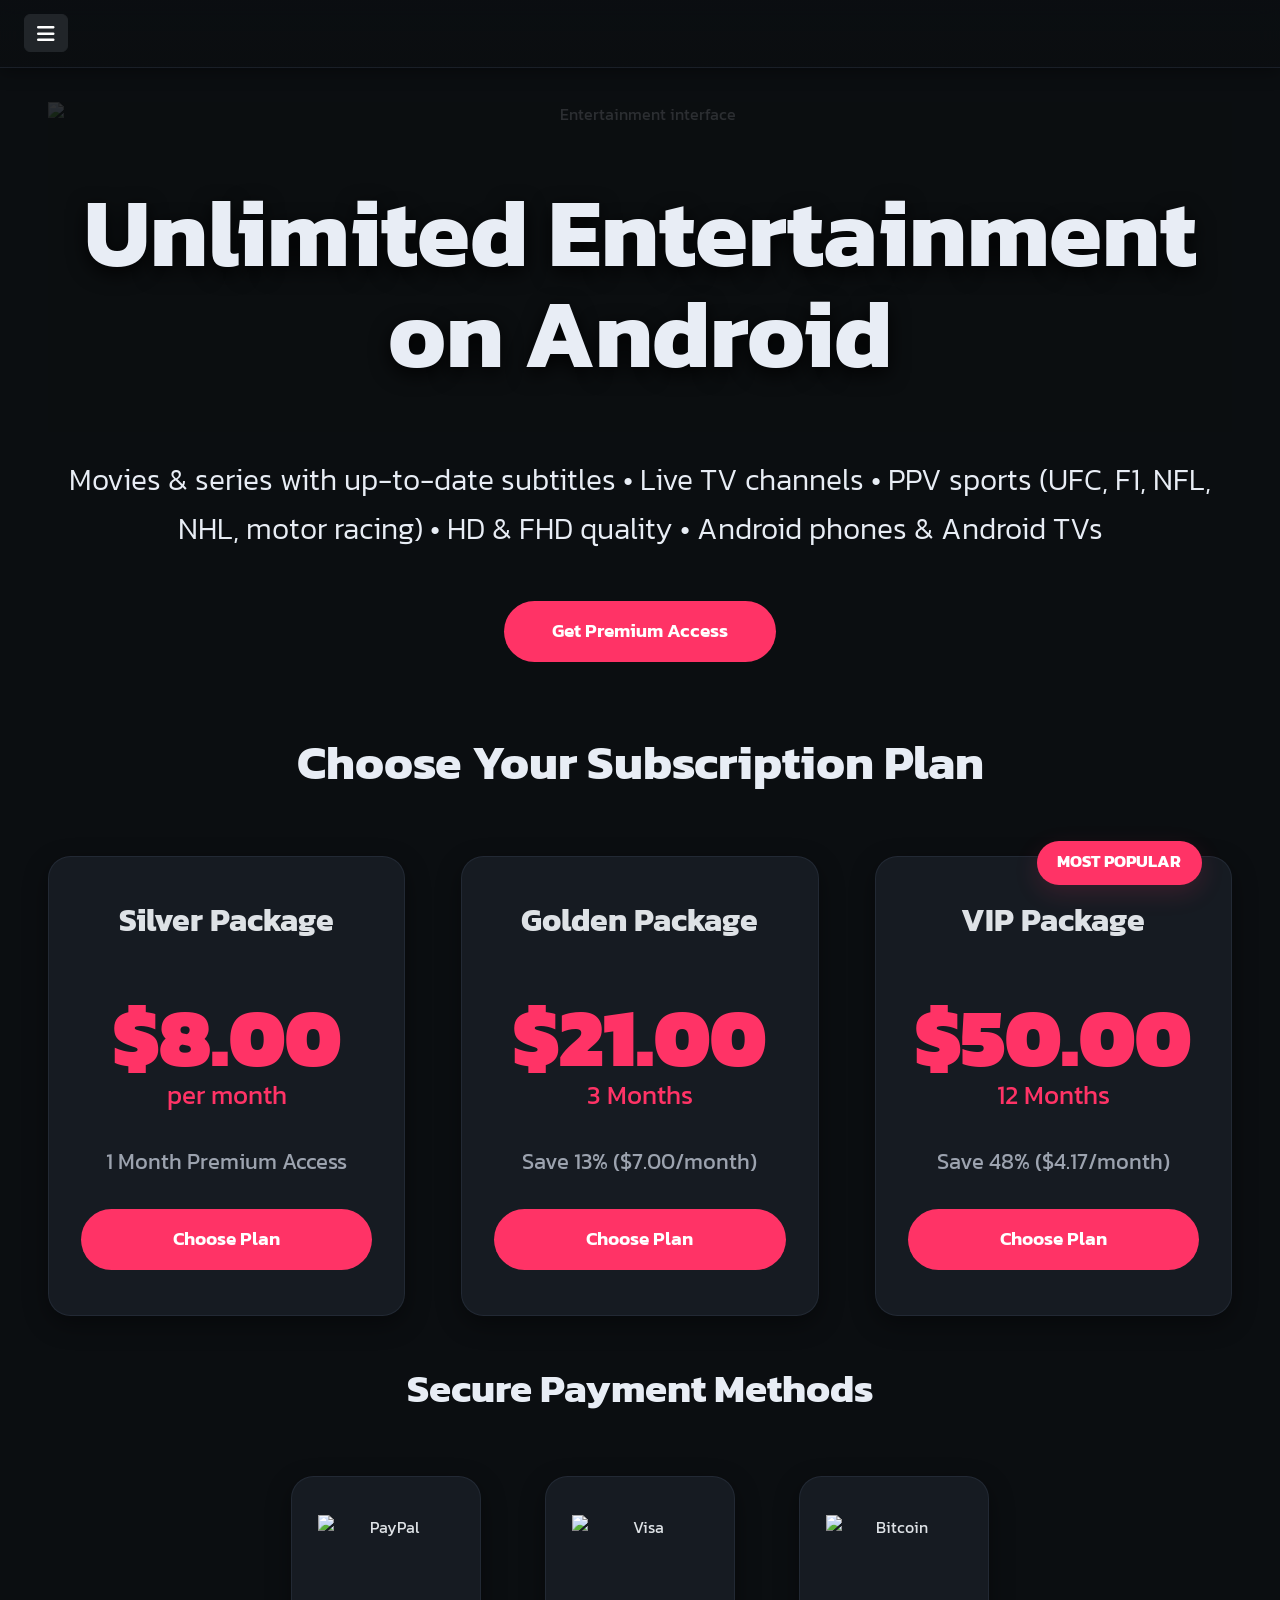
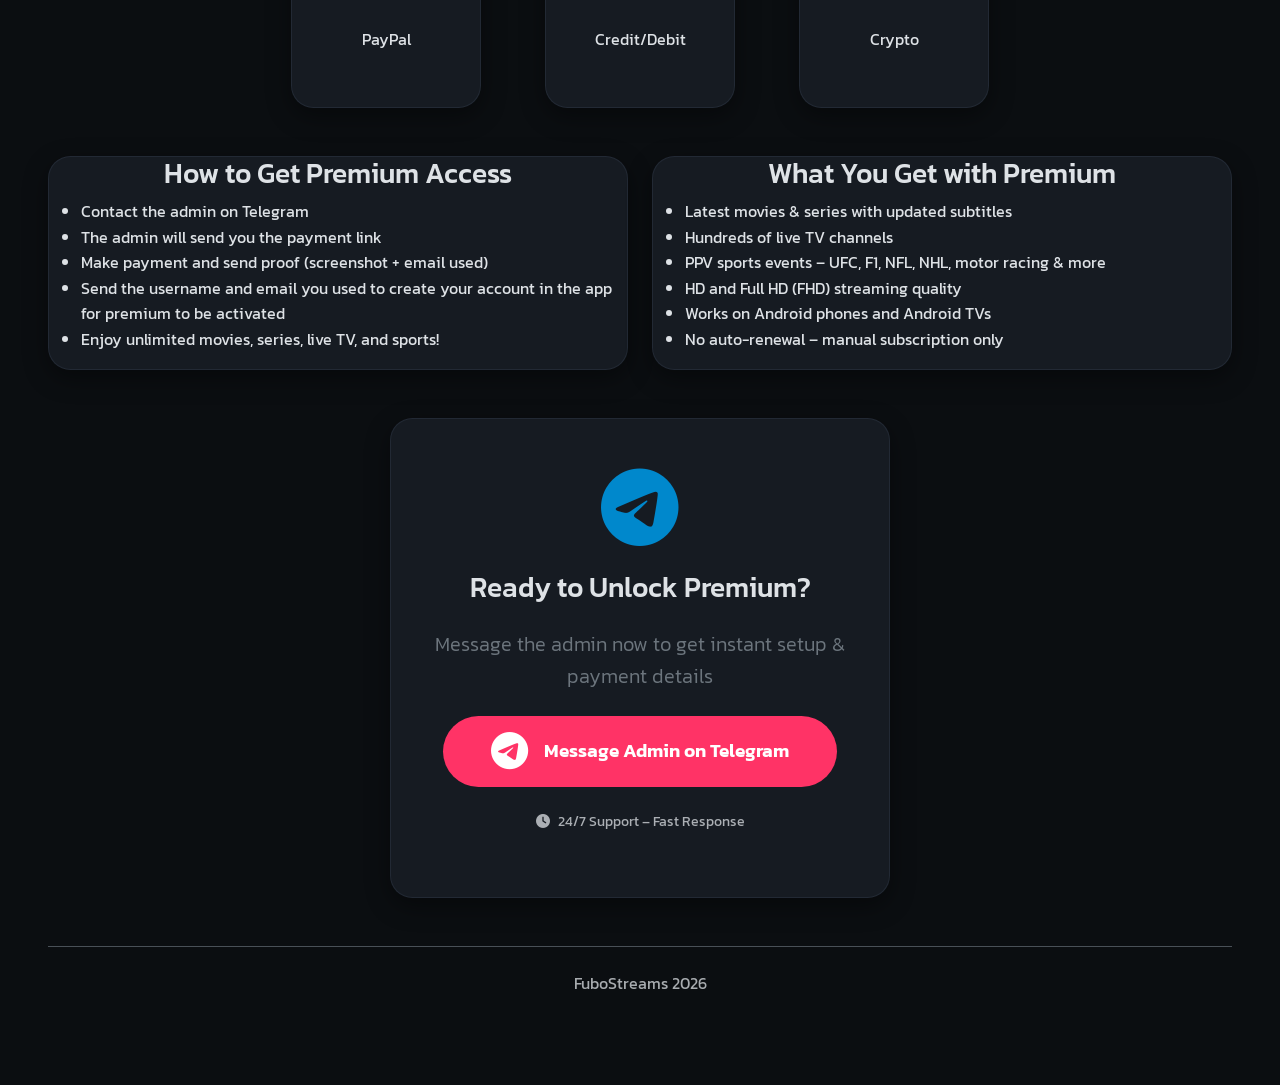
==== index.html @ c94c6491 "Fix missing newline at end of index.html" ====
<!DOCTYPE html>
<html lang="en" data-bs-theme="dark">
<head>
  <meta charset="utf-8">
  <meta name="viewport" content="width=device-width, initial-scale=1">
  <title>FuboStreams Premium – Movies, Series, Live TV & PPV Sports</title>
  <meta name="description" content="Get premium access to FuboStreams Android app – unlimited movies & series with subtitles, live TV channels, PPV events (UFC, F1, NFL, NHL, motor racing) in HD/FHD quality.">
  <meta name="keywords" content="fubostreams, premium app, android streaming, movies, series, live tv, ppv sports, ufc, f1, nfl, nhl, hd streaming, fhd, subtitles">
  <meta property="og:title" content="FuboStreams Premium – Movies, Series, Live TV & PPV Sports" />
  <meta property="og:description" content="Unlock the full FuboStreams Android app experience: latest movies & series with subtitles, live TV, and major PPV sports events in HD/FHD." />
  <meta property="og:url" content="https://your-project-name.vercel.app/" />
  <meta name="twitter:title" content="FuboStreams Premium – Movies, Series, Live TV & PPV Sports">
  <meta name="twitter:description" content="Premium subscription for FuboStreams Android app – movies, series, live TV, UFC, F1, NFL and more in HD/FHD.">
  <meta name="twitter:card" content="summary_large_image">
  <link rel="preconnect" href="https://fonts.bunny.net" crossorigin>
  <link href="https://fonts.bunny.net/css?family=kanit:100,200,300,400,500,600,700,800,900" rel="stylesheet"> 
  <link rel="stylesheet" href="https://cdnjs.cloudflare.com/ajax/libs/bootstrap/5.3.1/css/bootstrap.min.css" integrity="sha512-Z/def5z5u2aR89OuzYcxmDJ0Bnd5V1cKqBEbvLOiUNWdg9PQeXVvXLI90SE4QOHGlfLqUnDNVAYyZi8UwUTmWQ==" crossorigin="anonymous" referrerpolicy="no-referrer" />
  <link rel="stylesheet" href="https://cdnjs.cloudflare.com/ajax/libs/font-awesome/6.4.0/css/all.min.css" integrity="sha512-iecdLmaskl7CVkqkXNQ/ZH/XLlvWZOJyj7Yy7tcenmpD1ypASozpmT/E0iPtmFIB46ZmdtAc9eNBvH0H/ZpiBw==" crossorigin="anonymous" referrerpolicy="no-referrer" />
  <link rel="stylesheet" href="/assets/css/main.css?v=35">
  <style>
    html { scroll-behavior: smooth; }

    /* Hero heading with contained slideshow – full width on mobile */
    .hero-heading-section {
      position: relative;
      padding: 5rem 0 2.5rem;
      text-align: center;
      overflow: hidden;
      min-height: 35vh;
    }

    .hero-heading-bg {
      position: absolute;
      inset: 0;
      z-index: -1;
    }

    .hero-heading-bg img {
      position: absolute;
      inset: 0;
      width: 100%;
      height: 100%;
      object-fit: cover;
      object-position: center;
      opacity: 0;
      transition: opacity 1.8s ease-in-out;
    }

    .hero-heading-bg img.active {
      opacity: 0.82;
    }

    /* Mobile: full edge-to-edge without side crop */
    @media (max-width: 767px) {
      .hero-heading-bg img {
        object-fit: cover;
        object-position: center;
        width: 100vw;
        left: 50%;
        transform: translateX(-50%);
      }
    }

    .hero-heading-overlay {
      position: absolute;
      inset: 0;
      background: rgba(11,14,17,0.82);
      z-index: -1;
    }

    .hero-heading-content h1 {
      font-size: clamp(3.2rem, 11vw, 6rem);
      font-weight: 900;
      text-shadow: 0 6px 20px rgba(0,0,0,0.9);
      margin-bottom: 0.5rem;
      line-height: 1.05;
      position: relative;
      z-index: 1;
    }

    /* Light theme fix */
    [data-bs-theme="light"] .hero-heading-overlay {
      background: rgba(0,0,0,0.72);
    }

    [data-bs-theme="light"] .hero-heading-content h1 {
      color: #ffffff !important;
      text-shadow: 0 5px 15px rgba(0,0,0,0.8);
    }

    /* Main hero content below heading (no bg image) */
    .hero-main-content {
      padding: 1rem 1rem 6rem;
      text-align: center;
    }

    .hero-main-content .lead {
      font-size: clamp(1.35rem, 5vw, 1.9rem);
      margin-bottom: 2rem;
    }
  </style>
</head>
<body>
  <nav class="top-bar fixed-top">
    <div class="container-fluid px-3 px-md-4">
      <button class="btn btn-dark me-3" type="button" data-bs-toggle="offcanvas" data-bs-target="#sidebarMenu" aria-controls="sidebarMenu">
        <i class="fas fa-bars fa-lg"></i>
      </button>
    </div>
  </nav>

  <div class="offcanvas offcanvas-start" tabindex="-1" id="sidebarMenu" aria-labelledby="sidebarMenuLabel">
    <div class="offcanvas-body d-flex flex-column justify-content-between p-0">
      <ul class="nav flex-column mt-5 px-3">
        <li class="nav-item">
          <a class="nav-link d-flex align-items-center py-4 px-4" href="/">
            <i class="fas fa-home me-3 fs-4"></i>
            <span>Home</span>
          </a>
        </li>
        <li class="nav-item">
          <a class="nav-link d-flex align-items-center py-4 px-4" href="#">
            <i class="fas fa-question-circle me-3 fs-4"></i>
            <span>FAQ</span>
          </a>
        </li>
        <li class="nav-item">
          <a class="nav-link d-flex align-items-center py-4 px-4" href="/download">
            <i class="fas fa-download me-3 fs-4"></i>
            <span>Download App</span>
          </a>
        </li>
      </ul>

      <div class="mt-auto mb-5 px-4 text-center">
        <button id="themeToggle" class="btn btn-link p-4 w-100" aria-label="Toggle theme">
          <i class="fas fa-moon fa-2x"></i>
        </button>
      </div>
    </div>
  </div>

  <div class="container-fluid main-content">
    <div class="container">
      <!-- Hero heading section – slideshow only here -->
      <section class="hero-heading-section">
        <div class="hero-heading-bg">
          <img src="https://deadline.com/wp-content/uploads/2021/01/fuboTV-_Platform-Image_Oct-2020.jpg" alt="Entertainment interface" class="active">
          <img src="https://platform.theverge.com/wp-content/uploads/sites/2/chorus/uploads/chorus_asset/file/20051474/fubo.jpg?quality=90&strip=all&crop=0,0,100,100" alt="Streaming experience">
        </div>
        <div class="hero-heading-overlay"></div>

        <div class="hero-heading-content">
          <h1 class="display-3 fw-bold">Unlimited Entertainment on Android</h1>
        </div>
      </section>

      <!-- Lead text + button – no background -->
      <section class="hero-main-content py-4">
        <p class="lead">
          Movies & series with up-to-date subtitles • Live TV channels • PPV sports (UFC, F1, NFL, NHL, motor racing) • HD & FHD quality • Android phones & Android TVs
        </p>
        <a href="#pricing" class="btn btn-danger btn-lg mt-3 px-5 py-3">Get Premium Access</a>
      </section>

      <h2 id="pricing" class="mt-5 mb-5 text-center display-5 fw-bold">Choose Your Subscription Plan</h2>
      <div class="pricing-plans mb-5">
        <div class="card plan">
          <h3 class="card-title">Silver Package</h3>
          <div class="price-block">
            <p class="price">$8.00</p>
            <p class="price-unit">per month</p>
          </div>
          <p class="duration">1 Month Premium Access</p>
          <a href="#admin" class="btn btn-danger mt-auto">Choose Plan</a>
        </div>

        <div class="card plan">
          <h3 class="card-title">Golden Package</h3>
          <div class="price-block">
            <p class="price">$21.00</p>
            <p class="price-unit">3 Months</p>
          </div>
          <p class="duration">Save 13% ($7.00/month)</p>
          <a href="#admin" class="btn btn-danger mt-auto">Choose Plan</a>
        </div>

        <div class="card plan position-relative">
          <span class="live-badge">MOST POPULAR</span>
          <h3 class="card-title">VIP Package</h3>
          <div class="price-block">
            <p class="price">$50.00</p>
            <p class="price-unit">12 Months</p>
          </div>
          <p class="duration">Save 48% ($4.17/month)</p>
          <a href="#admin" class="btn btn-danger mt-auto">Choose Plan</a>
        </div>
      </div>

      <h2 class="mt-5 mb-5 text-center display-6 fw-bold">Secure Payment Methods</h2>
      <div class="payment-methods mb-5">
        <div class="card method">
          <img src="https://upload.wikimedia.org/wikipedia/commons/b/b5/PayPal.svg" alt="PayPal">
          <p>PayPal</p>
        </div>
        <div class="card method">
          <img src="https://upload.wikimedia.org/wikipedia/commons/5/5e/Visa_Inc._logo.svg" alt="Visa">
          <p>Credit/Debit</p>
        </div>
        <div class="card method">
          <img src="https://upload.wikimedia.org/wikipedia/commons/4/46/Bitcoin.svg" alt="Bitcoin">
          <p>Crypto</p>
        </div>
      </div>

      <div class="row info-section mb-5">
        <div class="col-lg-6 mb-4 mb-lg-0">
          <div class="card instructions">
            <h3 class="card-title text-center">How to Get Premium Access</h3>
            <ul>
              <li>Contact the admin on Telegram</li>
              <li>The admin will send you the payment link</li>
              <li>Make payment and send proof (screenshot + email used)</li>
              <li>Send the username and email you used to create your account in the app for premium to be activated</li>
              <li>Enjoy unlimited movies, series, live TV, and sports!</li>
            </ul>
          </div>
        </div>
        <div class="col-lg-6">
          <div class="card benefits">
            <h3 class="card-title text-center">What You Get with Premium</h3>
            <ul>
              <li>Latest movies & series with updated subtitles</li>
              <li>Hundreds of live TV channels</li>
              <li>PPV sports events – UFC, F1, NFL, NHL, motor racing & more</li>
              <li>HD and Full HD (FHD) streaming quality</li>
              <li>Works on Android phones and Android TVs</li>
              <li>No auto-renewal – manual subscription only</li>
            </ul>
          </div>
        </div>
      </div>

      <div id="admin" class="card admin-section mb-5 mx-auto" style="max-width: 500px;">
        <div class="card-body text-center py-5">
          <i class="fab fa-telegram-plane fa-5x mb-4" style="color: #0088cc;"></i>
          <h3 class="card-title mb-4">Ready to Unlock Premium?</h3>
          <p class="lead mb-4 text-secondary">Message the admin now to get instant setup & payment details</p>
          <a href="https://t.me/iniccur1" class="btn btn-danger btn-lg d-inline-flex align-items-center gap-3 px-5 py-3" target="_blank">
            <i class="fab fa-telegram fa-2x"></i>
            <span>Message Admin on Telegram</span>
          </a>
          <p class="mt-4 text-muted small"><i class="fas fa-clock me-2"></i>24/7 Support – Fast Response</p>
        </div>
      </div>

      <footer class="container-fluid text-center py-4 border-top mt-5">
        <p class="mb-0 text-body-secondary">FuboStreams 2026</p>
      </footer>
    </div>
  </div>

  <script src="https://cdn.jsdelivr.net/npm/bootstrap@5.3.1/dist/js/bootstrap.bundle.min.js" integrity="sha384-HwwvtgBNo3bZJJLYd8oVXjrBZt8cqVSpeBNS5n7C8IVInixGAoxmnlMuBnhbgrkm" crossorigin="anonymous"></script>
  <script>
    function initPage() {
      const html = document.documentElement;
      const toggle = document.getElementById('themeToggle');
      let theme = localStorage.getItem('theme') || 'dark';
      
      html.setAttribute('data-bs-theme', theme);
      toggle.innerHTML = theme === 'dark' 
        ? '<i class="fas fa-moon"></i>' 
        : '<i class="fas fa-sun"></i>';

      toggle.addEventListener('click', () => {
        theme = theme === 'dark' ? 'light' : 'dark';
        html.setAttribute('data-bs-theme', theme);
        localStorage.setItem('theme', theme);
        toggle.innerHTML = theme === 'dark' 
          ? '<i class="fas fa-moon"></i>' 
          : '<i class="fas fa-sun"></i>';
      });

      const offcanvasEl = document.getElementById('sidebarMenu');
      const offcanvas = new bootstrap.Offcanvas(offcanvasEl);

      document.addEventListener('click', function(e) {
        if (offcanvasEl.classList.contains('show')) {
          const isClickInside = offcanvasEl.contains(e.target);
          const isToggler = document.querySelector('[data-bs-toggle="offcanvas"]').contains(e.target);
          if (!isClickInside && !isToggler) {
            offcanvas.hide();
          }
        }
      });

      // Hero heading slideshow
      const slides = document.querySelectorAll('.hero-heading-bg img');
      let current = 0;

      function nextSlide() {
        slides[current].classList.remove('active');
        current = (current + 1) % slides.length;
        slides[current].classList.add('active');
      }

      if (slides.length > 1) {
        setInterval(nextSlide, 6000);
      }
    }

    document.addEventListener('DOMContentLoaded', initPage);
  </script>
</body>
            </html>
---- assets/css/main.css ----
/* ==========================================
   FuboStreams VIP Landing - Main CSS v31
   Fixes: Sidebar width reduced, full theme support including sidebar
========================================== */

:root {
  --bg-primary:    #0b0e11;
  --bg-secondary:  #12151a;
  --bg-card:       #161b22;
  --text-primary:  #e8edf5;
  --text-secondary:#9ca3af;
  --accent:        #ff3366;
  --accent-hover:  #ff4d7a;
  --accent-glow:   rgba(255, 51, 102, 0.15);
  --border:        #2a3340;
  --radius:        1.4rem;
  --transition:    all 0.35s cubic-bezier(0.22, 1, 0.36, 1);
  --shadow-sm:     0 8px 24px rgba(0,0,0,0.4);
  --shadow-glow:   0 16px 48px rgba(255, 51, 102, 0.18);
}

/* Light mode – now includes sidebar/offcanvas */
[data-bs-theme="light"] {
  --bg-primary:    #f8f9fa;
  --bg-secondary:  #ffffff;
  --bg-card:       #ffffff;
  --text-primary:  #212529;
  --text-secondary:#6c757d;
  --border:        #dee2e6;
  --accent:        #dc3545;
  --accent-hover:  #c82333;
  --accent-glow:   rgba(220, 53, 69, 0.15);
  --sidebar-bg:    #ffffff;
  --sidebar-text:  #212529;
  --sidebar-hover: rgba(220, 53, 69, 0.08);
}

[data-bs-theme="dark"] {
  --sidebar-bg:    linear-gradient(to bottom, #0f1318, #0b0e11);
  --sidebar-text:  #c0c4cc;
  --sidebar-hover: rgba(255, 51, 102, 0.12);
}

body {
  background: var(--bg-primary);
  color: var(--text-primary);
  font-family: 'Kanit', system-ui, sans-serif;
  line-height: 1.6;
  margin: 0;
  overflow-x: hidden;
}

html { scroll-behavior: smooth; }
* { transition: var(--transition); }

/* Top bar */
.top-bar {
  background: linear-gradient(to bottom, rgba(11,14,17,0.94), rgba(11,14,17,0.88));
  backdrop-filter: blur(12px);
  -webkit-backdrop-filter: blur(12px);
  border-bottom: 1px solid rgba(42,51,64,0.5);
  box-shadow: 0 4px 16px rgba(0,0,0,0.35);
  padding: 0.9rem 0;
  z-index: 1030;
}

.top-bar .container-fluid {
  display: flex;
  align-items: center;
}

/* Sidebar – narrower + full theme support */
.offcanvas {
  background: var(--sidebar-bg);
  border-right: none;
  box-shadow: -10px 0 30px rgba(0,0,0,0.6);
  width: clamp(260px, 70vw, 320px) !important; /* reduced width */
}

.offcanvas-body {
  padding: 0;
  background: transparent;
}

.nav-link {
  color: var(--sidebar-text) !important;
  font-size: 1.22rem;
  font-weight: 500;
  border-radius: 12px;
  transition: all 0.3s ease;
  margin: 0.4rem 1rem;
  padding: 1.2rem 1.6rem !important;
}

.nav-link:hover,
.nav-link:focus {
  color: white !important;
  background: var(--sidebar-hover);
  transform: translateX(8px);
  box-shadow: 0 4px 20px rgba(255,51,102,0.12);
}

.nav-link i {
  color: var(--accent);
  font-size: 1.4rem;
  min-width: 32px;
  transition: transform 0.3s ease;
}

.nav-link:hover i {
  transform: scale(1.15);
}

/* Theme toggle in sidebar */
#themeToggle {
  border-radius: 16px;
  background: rgba(255,51,102,0.08);
  transition: all 0.4s ease;
  margin: 0 1rem 2rem;
  padding: 1.4rem !important;
  width: calc(100% - 2rem);
  color: var(--accent) !important;
}

#themeToggle:hover {
  background: rgba(255,51,102,0.18);
  transform: scale(1.08);
  box-shadow: 0 8px 24px var(--accent-glow);
}

/* Main content */
.main-content {
  padding: clamp(4rem, 8vw, 7rem) 0 4rem;
}

.container {
  max-width: 1400px;
  padding: 0 clamp(1.5rem, 5vw, 3rem);
}

/* Cards */
.card {
  background: var(--bg-card);
  border: 1px solid rgba(42,51,64,0.6);
  border-radius: var(--radius);
  box-shadow: var(--shadow-sm);
  transition: var(--transition);
}

.card:hover {
  transform: translateY(-12px);
  box-shadow: var(--shadow-glow);
  border-color: rgba(255,51,102,0.3);
}

/* Pricing */
.pricing-plans {
  display: grid;
  grid-template-columns: repeat(auto-fit, minmax(300px, 1fr));
  gap: clamp(2rem, 5vw, 3.5rem);
  margin: 4rem 0;
}

.plan {
  padding: 2.8rem 2rem;
  text-align: center;
  display: flex;
  flex-direction: column;
  justify-content: space-between;
  min-height: 420px;
}

.plan .card-title {
  font-size: 2rem;
  margin-bottom: 1.8rem;
  font-weight: 700;
}

.price-block {
  margin: 1.8rem 0 1.2rem;
}

.price {
  font-size: clamp(3.5rem, 12vw, 5.2rem);
  font-weight: 900;
  color: var(--accent);
  line-height: 0.95;
  margin: 0;
}

.price-unit {
  font-size: 1.6rem;
  color: var(--accent);
  margin: 0.4rem 0 0;
  line-height: 1;
}

.duration {
  color: var(--text-secondary);
  font-size: 1.35rem;
  margin: 1.2rem 0 2rem;
  line-height: 1.4;
}

.live-badge {
  position: absolute;
  top: -16px;
  right: 1.8rem;
  background: var(--accent);
  color: white;
  padding: 0.55rem 1.3rem;
  border-radius: 2rem;
  font-weight: 700;
  font-size: 1.05rem;
  box-shadow: 0 8px 24px var(--accent-glow);
}

/* Buttons */
.btn-danger {
  background: var(--accent);
  border: none;
  border-radius: 3rem;
  padding: 1rem 2.6rem;
  font-size: 1.2rem;
  font-weight: 600;
}

.btn-danger:hover {
  background: var(--accent-hover);
  transform: translateY(-4px);
  box-shadow: var(--shadow-glow);
}

/* Payment methods */
.payment-methods {
  display: flex;
  justify-content: center;
  flex-wrap: wrap;
  gap: 3rem 4rem;
  margin: 4rem 0;
}

.payment-methods .method {
  width: 190px;
  padding: 2.4rem 1.6rem;
  text-align: center;
  border-radius: var(--radius);
  background: var(--bg-card);
  border: 1px solid rgba(42,51,64,0.6);
  transition: var(--transition);
}

.payment-methods .method img {
  height: 90px;
  width: auto;
  margin-bottom: 1.4rem;
  object-fit: contain;
}

.payment-methods .method:hover {
  transform: translateY(-10px);
  box-shadow: var(--shadow-glow);
}

/* Hero & Footer */
.hero-section h1 {
  font-size: clamp(3rem, 10vw, 5.8rem);
  font-weight: 900;
  background: linear-gradient(90deg, var(--accent), #ff6b8a);
  -webkit-background-clip: text;
  -webkit-text-fill-color: transparent;
}

footer {
  border-top: 1px solid var(--border);
  padding: 3rem 0 2rem;
  text-align: center;
}

/* Mobile tweaks */
@media (max-width: 576px) {
  .nav-link {
    font-size: 1.3rem;
    padding: 1.4rem 1.8rem !important;
  }
  
  .payment-methods .method {
    width: 160px;
    padding: 2rem 1.2rem;
  }
  
  .payment-methods .method img {
    height: 75px;
  }
   }
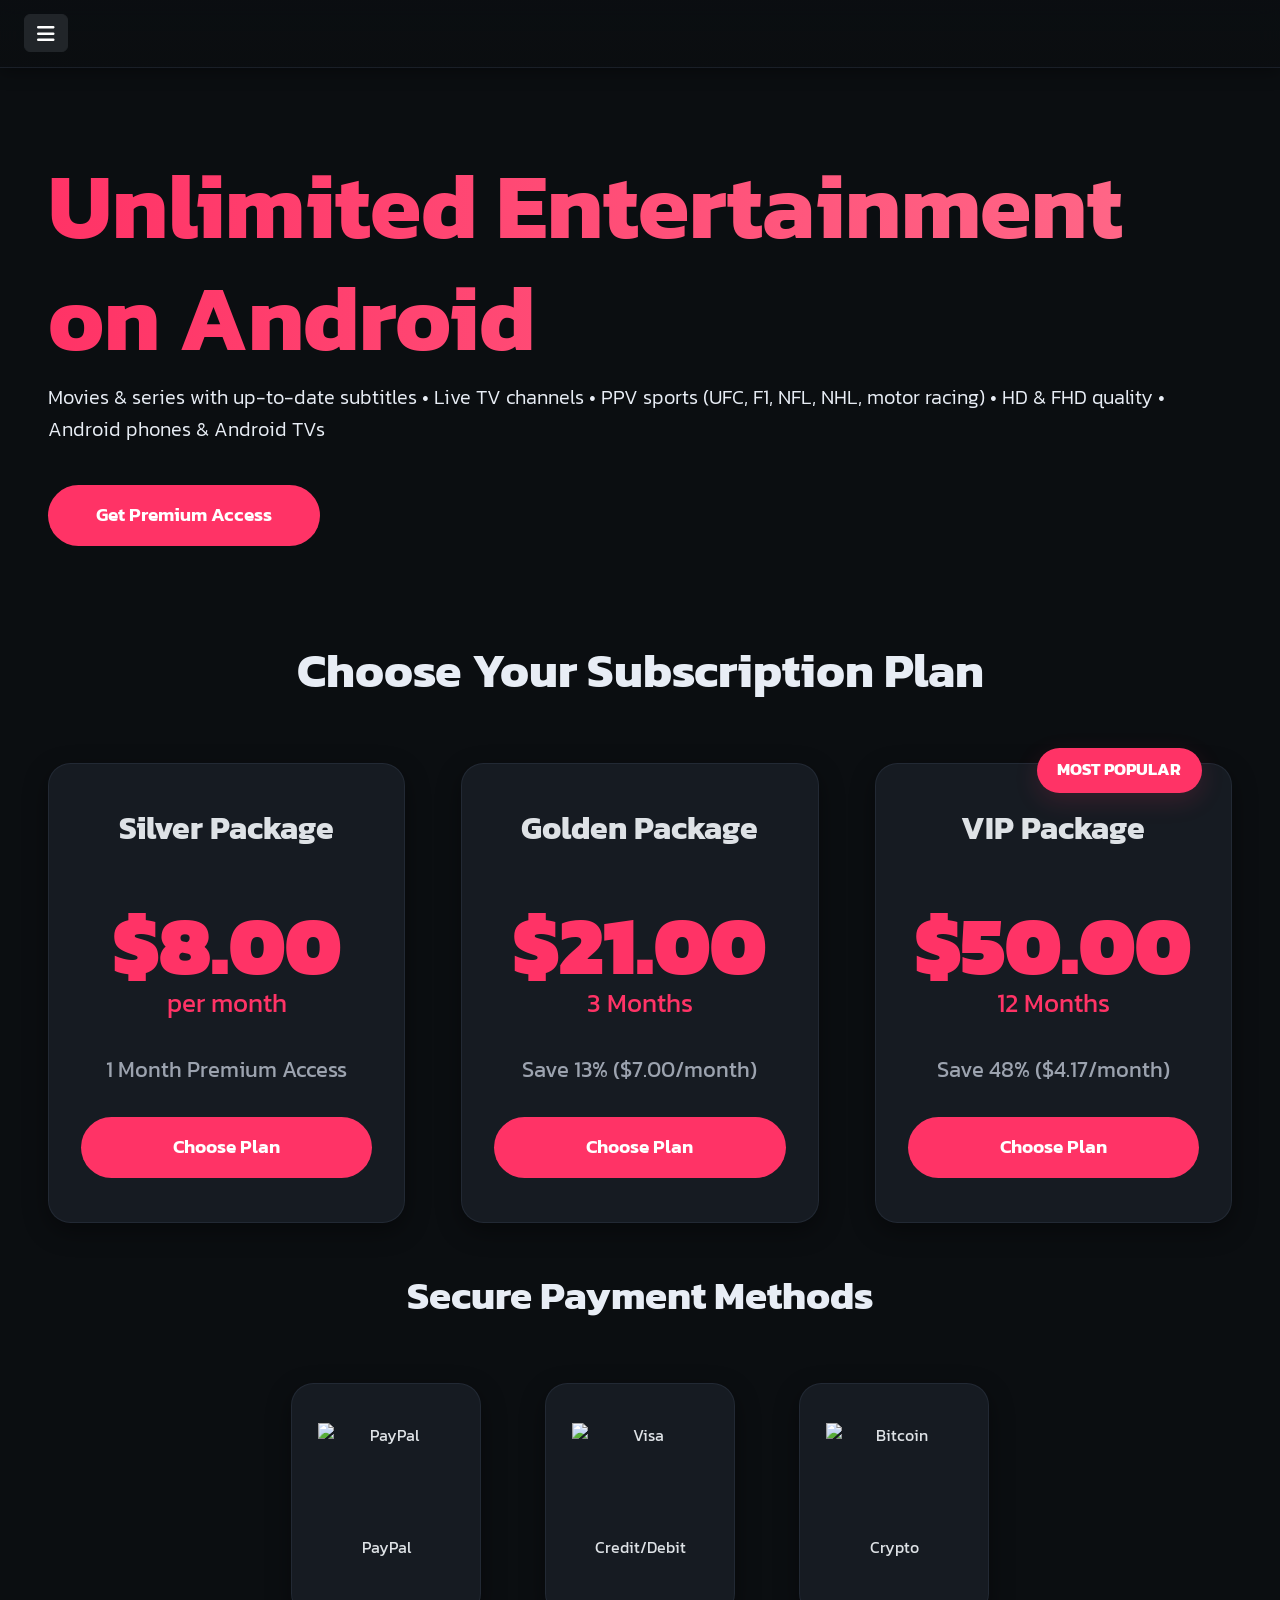
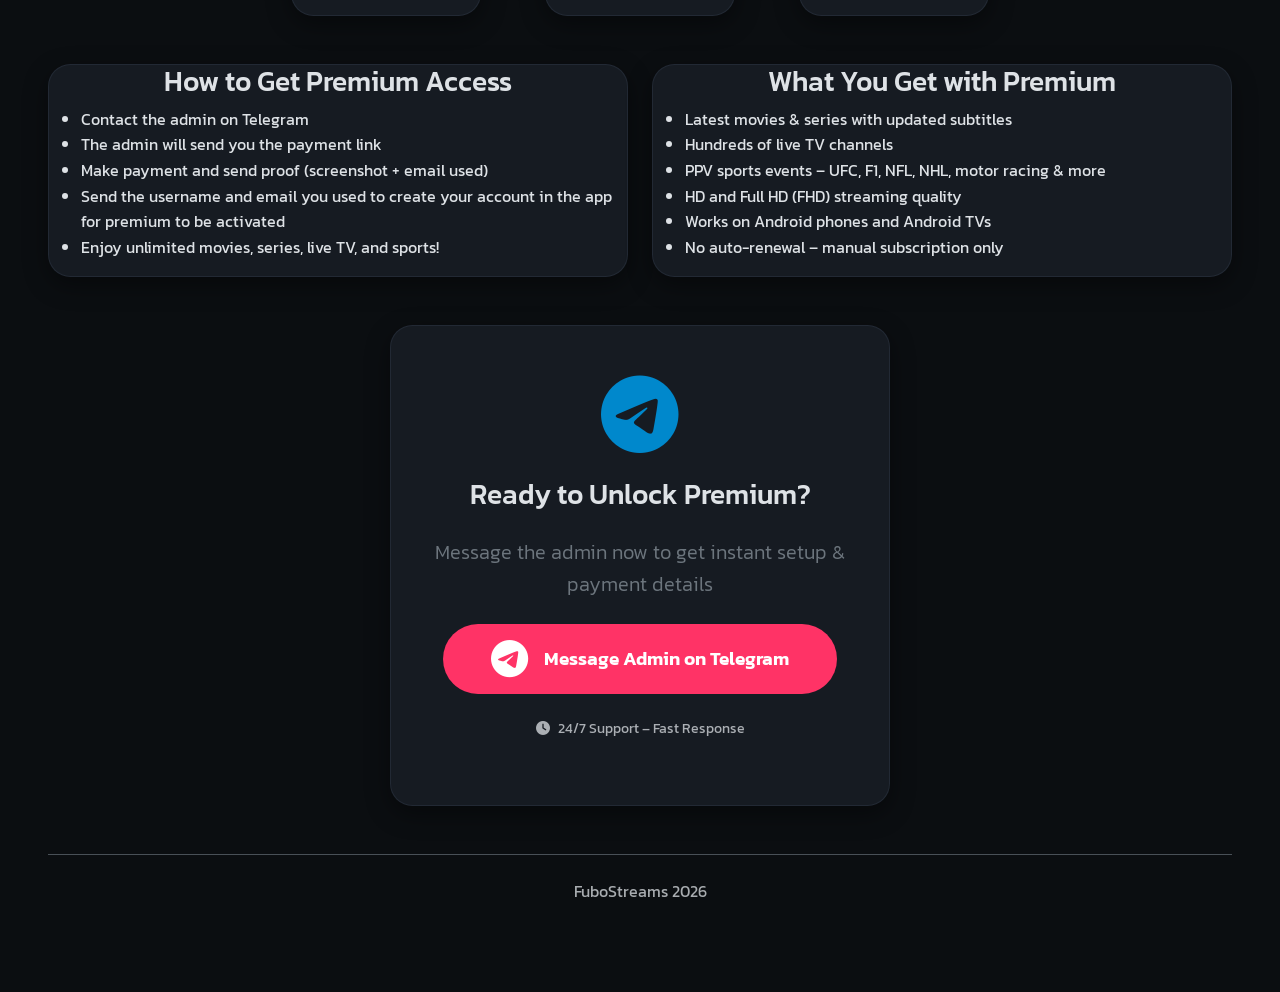
==== commit e7243cc7: "Refactor hero section and update stylesheet version Removed the hero heading section and its related" ====
--- a/index.html
+++ b/index.html
@@ -16,88 +16,9 @@
   <link href="https://fonts.bunny.net/css?family=kanit:100,200,300,400,500,600,700,800,900" rel="stylesheet"> 
   <link rel="stylesheet" href="https://cdnjs.cloudflare.com/ajax/libs/bootstrap/5.3.1/css/bootstrap.min.css" integrity="sha512-Z/def5z5u2aR89OuzYcxmDJ0Bnd5V1cKqBEbvLOiUNWdg9PQeXVvXLI90SE4QOHGlfLqUnDNVAYyZi8UwUTmWQ==" crossorigin="anonymous" referrerpolicy="no-referrer" />
   <link rel="stylesheet" href="https://cdnjs.cloudflare.com/ajax/libs/font-awesome/6.4.0/css/all.min.css" integrity="sha512-iecdLmaskl7CVkqkXNQ/ZH/XLlvWZOJyj7Yy7tcenmpD1ypASozpmT/E0iPtmFIB46ZmdtAc9eNBvH0H/ZpiBw==" crossorigin="anonymous" referrerpolicy="no-referrer" />
-  <link rel="stylesheet" href="/assets/css/main.css?v=35">
+  <link rel="stylesheet" href="/assets/css/main.css?v=37">
   <style>
     html { scroll-behavior: smooth; }
-
-    /* Hero heading with contained slideshow – full width on mobile */
-    .hero-heading-section {
-      position: relative;
-      padding: 5rem 0 2.5rem;
-      text-align: center;
-      overflow: hidden;
-      min-height: 35vh;
-    }
-
-    .hero-heading-bg {
-      position: absolute;
-      inset: 0;
-      z-index: -1;
-    }
-
-    .hero-heading-bg img {
-      position: absolute;
-      inset: 0;
-      width: 100%;
-      height: 100%;
-      object-fit: cover;
-      object-position: center;
-      opacity: 0;
-      transition: opacity 1.8s ease-in-out;
-    }
-
-    .hero-heading-bg img.active {
-      opacity: 0.82;
-    }
-
-    /* Mobile: full edge-to-edge without side crop */
-    @media (max-width: 767px) {
-      .hero-heading-bg img {
-        object-fit: cover;
-        object-position: center;
-        width: 100vw;
-        left: 50%;
-        transform: translateX(-50%);
-      }
-    }
-
-    .hero-heading-overlay {
-      position: absolute;
-      inset: 0;
-      background: rgba(11,14,17,0.82);
-      z-index: -1;
-    }
-
-    .hero-heading-content h1 {
-      font-size: clamp(3.2rem, 11vw, 6rem);
-      font-weight: 900;
-      text-shadow: 0 6px 20px rgba(0,0,0,0.9);
-      margin-bottom: 0.5rem;
-      line-height: 1.05;
-      position: relative;
-      z-index: 1;
-    }
-
-    /* Light theme fix */
-    [data-bs-theme="light"] .hero-heading-overlay {
-      background: rgba(0,0,0,0.72);
-    }
-
-    [data-bs-theme="light"] .hero-heading-content h1 {
-      color: #ffffff !important;
-      text-shadow: 0 5px 15px rgba(0,0,0,0.8);
-    }
-
-    /* Main hero content below heading (no bg image) */
-    .hero-main-content {
-      padding: 1rem 1rem 6rem;
-      text-align: center;
-    }
-
-    .hero-main-content .lead {
-      font-size: clamp(1.35rem, 5vw, 1.9rem);
-      margin-bottom: 2rem;
-    }
   </style>
 </head>
 <body>
@@ -142,25 +63,10 @@
 
   <div class="container-fluid main-content">
     <div class="container">
-      <!-- Hero heading section – slideshow only here -->
-      <section class="hero-heading-section">
-        <div class="hero-heading-bg">
-          <img src="https://deadline.com/wp-content/uploads/2021/01/fuboTV-_Platform-Image_Oct-2020.jpg" alt="Entertainment interface" class="active">
-          <img src="https://platform.theverge.com/wp-content/uploads/sites/2/chorus/uploads/chorus_asset/file/20051474/fubo.jpg?quality=90&strip=all&crop=0,0,100,100" alt="Streaming experience">
-        </div>
-        <div class="hero-heading-overlay"></div>
-
-        <div class="hero-heading-content">
-          <h1 class="display-3 fw-bold">Unlimited Entertainment on Android</h1>
-        </div>
-      </section>
-
-      <!-- Lead text + button – no background -->
-      <section class="hero-main-content py-4">
-        <p class="lead">
-          Movies & series with up-to-date subtitles • Live TV channels • PPV sports (UFC, F1, NFL, NHL, motor racing) • HD & FHD quality • Android phones & Android TVs
-        </p>
-        <a href="#pricing" class="btn btn-danger btn-lg mt-3 px-5 py-3">Get Premium Access</a>
+      <section class="hero-section py-5 text-center text-lg-start">
+        <h1 class="display-3 fw-bold">Unlimited Entertainment on Android</h1>
+        <p class="lead">Movies & series with up-to-date subtitles • Live TV channels • PPV sports (UFC, F1, NFL, NHL, motor racing) • HD & FHD quality • Android phones & Android TVs</p>
+        <a href="#pricing" class="btn btn-danger btn-lg mt-4 px-5 py-3">Get Premium Access</a>
       </section>
 
       <h2 id="pricing" class="mt-5 mb-5 text-center display-5 fw-bold">Choose Your Subscription Plan</h2>
@@ -293,23 +199,9 @@
           }
         }
       });
-
-      // Hero heading slideshow
-      const slides = document.querySelectorAll('.hero-heading-bg img');
-      let current = 0;
-
-      function nextSlide() {
-        slides[current].classList.remove('active');
-        current = (current + 1) % slides.length;
-        slides[current].classList.add('active');
-      }
-
-      if (slides.length > 1) {
-        setInterval(nextSlide, 6000);
-      }
     }
 
     document.addEventListener('DOMContentLoaded', initPage);
   </script>
 </body>
-            </html>
+  </html>
--- a/assets/css/main.css
+++ b/assets/css/main.css
@@ -1,6 +1,5 @@
 /* ==========================================
-   FuboStreams VIP Landing - Main CSS v31
-   Fixes: Sidebar width reduced, full theme support including sidebar
+   FuboStreams VIP Landing - Main CSS v31 (restored original look)
 ========================================== */
 
 :root {
@@ -283,12 +282,12 @@
     font-size: 1.3rem;
     padding: 1.4rem 1.8rem !important;
   }
-  
+
   .payment-methods .method {
     width: 160px;
     padding: 2rem 1.2rem;
   }
-  
+
   .payment-methods .method img {
     height: 75px;
   }
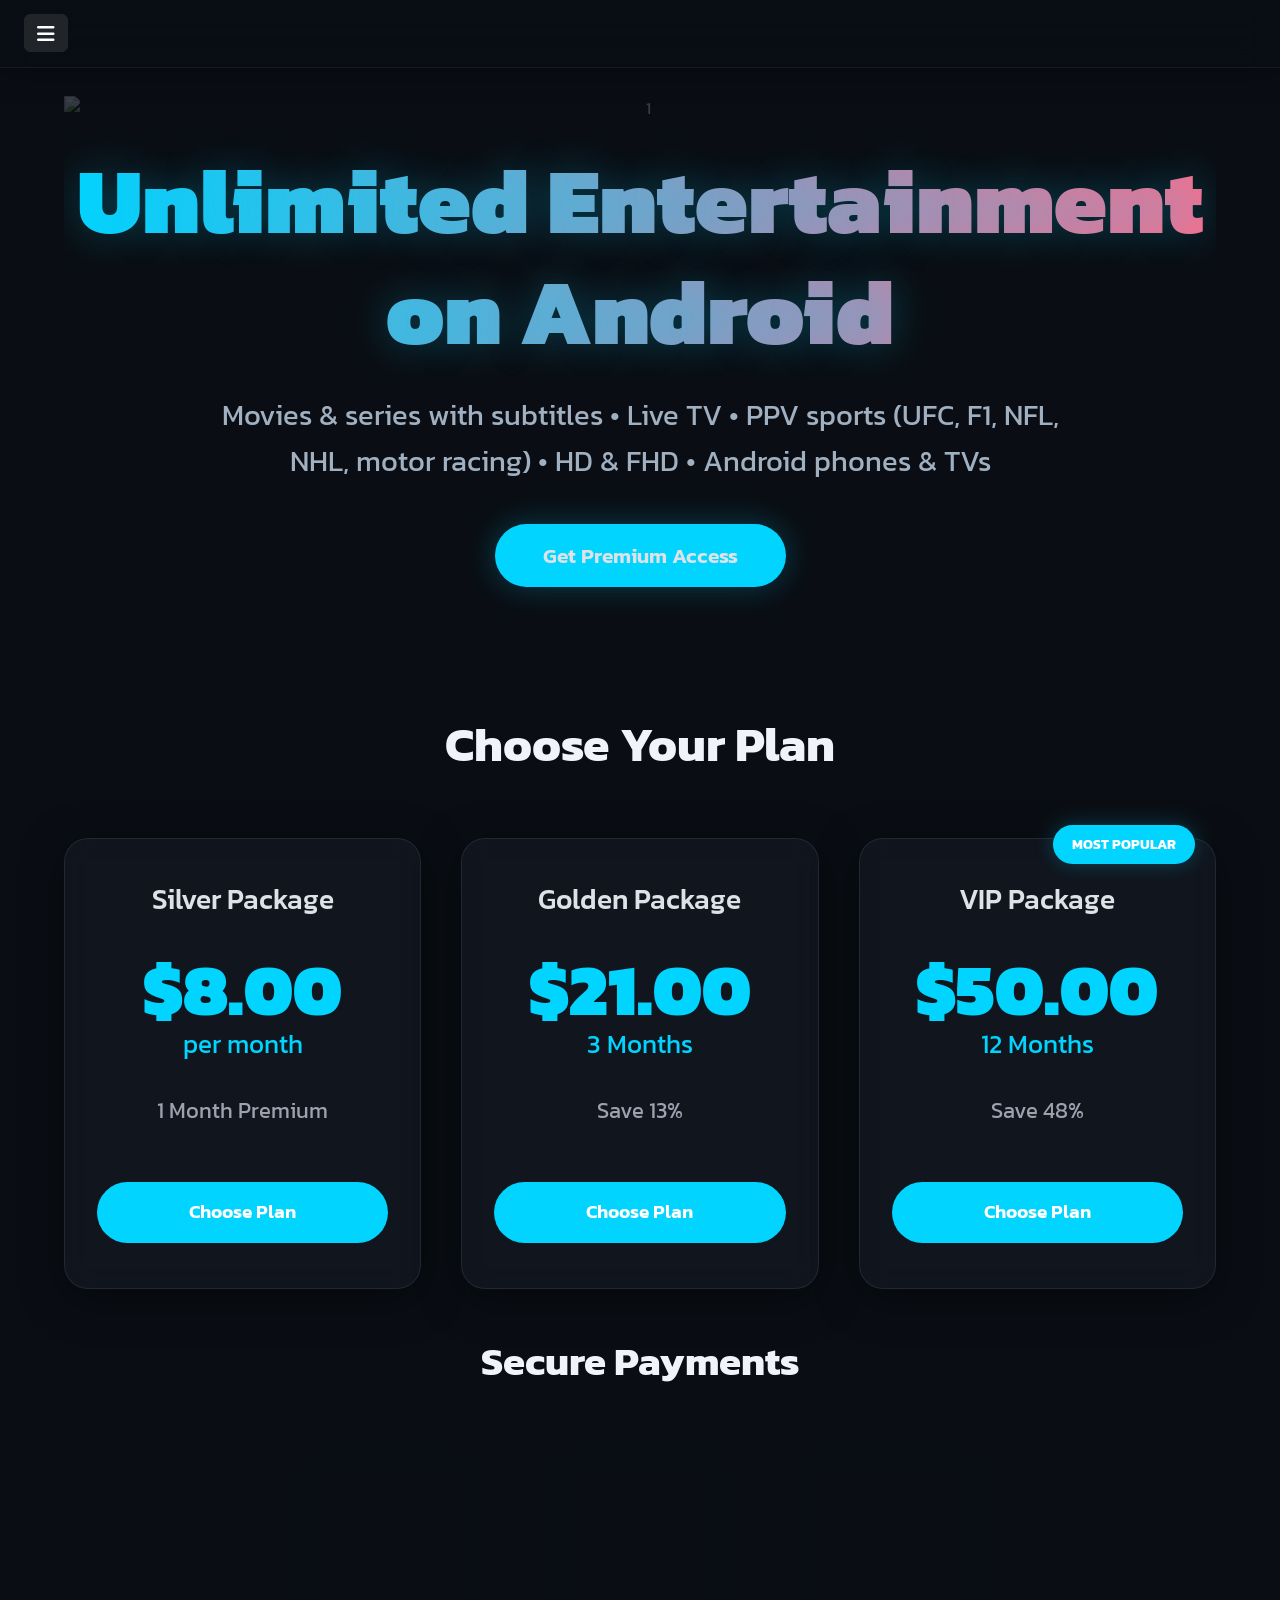
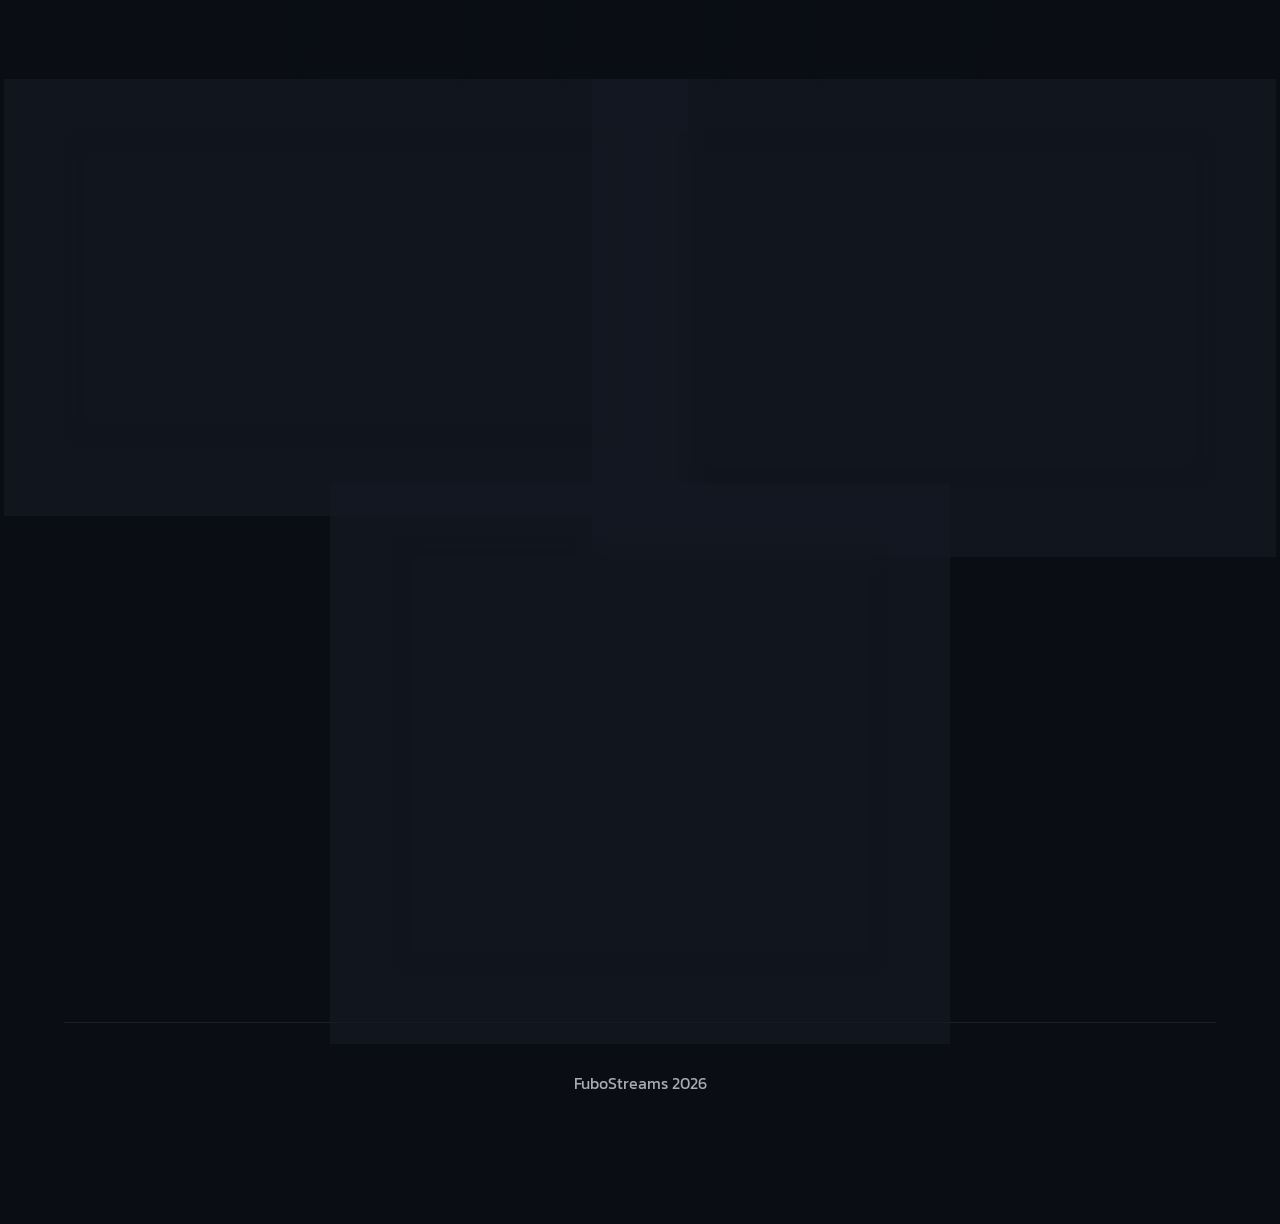
==== commit 3c377102: "Update index.html" ====
--- a/index.html
+++ b/index.html
@@ -4,33 +4,223 @@
   <meta charset="utf-8">
   <meta name="viewport" content="width=device-width, initial-scale=1">
   <title>FuboStreams Premium – Movies, Series, Live TV & PPV Sports</title>
-  <meta name="description" content="Get premium access to FuboStreams Android app – unlimited movies & series with subtitles, live TV channels, PPV events (UFC, F1, NFL, NHL, motor racing) in HD/FHD quality.">
-  <meta name="keywords" content="fubostreams, premium app, android streaming, movies, series, live tv, ppv sports, ufc, f1, nfl, nhl, hd streaming, fhd, subtitles">
-  <meta property="og:title" content="FuboStreams Premium – Movies, Series, Live TV & PPV Sports" />
-  <meta property="og:description" content="Unlock the full FuboStreams Android app experience: latest movies & series with subtitles, live TV, and major PPV sports events in HD/FHD." />
-  <meta property="og:url" content="https://your-project-name.vercel.app/" />
-  <meta name="twitter:title" content="FuboStreams Premium – Movies, Series, Live TV & PPV Sports">
-  <meta name="twitter:description" content="Premium subscription for FuboStreams Android app – movies, series, live TV, UFC, F1, NFL and more in HD/FHD.">
-  <meta name="twitter:card" content="summary_large_image">
+  <meta name="description" content="Get premium access to FuboStreams Android app – unlimited movies & series with subtitles, live TV channels, PPV events in HD/FHD quality.">
+  <meta name="keywords" content="fubostreams, premium app, android streaming, movies, series, live tv, ppv sports, ufc, f1, nfl, nhl">
   <link rel="preconnect" href="https://fonts.bunny.net" crossorigin>
   <link href="https://fonts.bunny.net/css?family=kanit:100,200,300,400,500,600,700,800,900" rel="stylesheet"> 
   <link rel="stylesheet" href="https://cdnjs.cloudflare.com/ajax/libs/bootstrap/5.3.1/css/bootstrap.min.css" integrity="sha512-Z/def5z5u2aR89OuzYcxmDJ0Bnd5V1cKqBEbvLOiUNWdg9PQeXVvXLI90SE4QOHGlfLqUnDNVAYyZi8UwUTmWQ==" crossorigin="anonymous" referrerpolicy="no-referrer" />
   <link rel="stylesheet" href="https://cdnjs.cloudflare.com/ajax/libs/font-awesome/6.4.0/css/all.min.css" integrity="sha512-iecdLmaskl7CVkqkXNQ/ZH/XLlvWZOJyj7Yy7tcenmpD1ypASozpmT/E0iPtmFIB46ZmdtAc9eNBvH0H/ZpiBw==" crossorigin="anonymous" referrerpolicy="no-referrer" />
-  <link rel="stylesheet" href="/assets/css/main.css?v=37">
+  <link rel="stylesheet" href="/assets/css/main.css?v=40">
   <style>
-    html { scroll-behavior: smooth; }
+    :root {
+      --bg: #0a0e14;
+      --bg-card: rgba(20, 25, 35, 0.7);
+      --text: #f0f4f8;
+      --text-muted: #a0b0c0;
+      --accent: #00d4ff;
+      --accent-glow: rgba(0, 212, 255, 0.25);
+      --glass: rgba(255, 255, 255, 0.05);
+      --radius: 1.5rem;
+      --transition: all 0.4s cubic-bezier(0.16, 1, 0.3, 1);
+    }
+
+    [data-bs-theme="light"] {
+      --bg: #f0f4f8;
+      --bg-card: rgba(255, 255, 255, 0.85);
+      --text: #1a2533;
+      --text-muted: #5a6b80;
+      --accent: #0066cc;
+      --accent-glow: rgba(0, 102, 204, 0.2);
+      --glass: rgba(0, 0, 0, 0.03);
+    }
+
+    body {
+      background: var(--bg);
+      color: var(--text);
+      font-family: 'Kanit', sans-serif;
+      min-height: 100vh;
+      margin: 0;
+      overflow-x: hidden;
+    }
+
+    .top-bar {
+      background: rgba(10, 14, 20, 0.85);
+      backdrop-filter: blur(16px);
+      border-bottom: 1px solid rgba(255,255,255,0.06);
+      box-shadow: 0 4px 30px rgba(0,0,0,0.4);
+    }
+
+    .offcanvas {
+      background: rgba(10, 14, 20, 0.95);
+      backdrop-filter: blur(16px);
+      border-right: none;
+      width: 280px;
+    }
+
+    .nav-link {
+      color: var(--text-muted) !important;
+      padding: 1rem 1.5rem !important;
+      border-radius: 12px;
+      transition: var(--transition);
+    }
+
+    .nav-link:hover {
+      background: var(--glass);
+      color: var(--text) !important;
+      transform: translateX(8px);
+    }
+
+    .nav-link.active {
+      background: var(--accent-glow);
+      color: var(--accent) !important;
+      font-weight: 600;
+    }
+
+    #themeToggle {
+      font-size: 1.8rem;
+      padding: 1rem !important;
+      border-radius: 50%;
+      transition: var(--transition);
+    }
+
+    #themeToggle:hover {
+      background: var(--glass);
+      transform: rotate(30deg);
+    }
+
+    .main-content {
+      padding: 6rem 1rem 4rem;
+    }
+
+    .hero-section {
+      position: relative;
+      min-height: 60vh;
+      display: flex;
+      align-items: center;
+      justify-content: center;
+      text-align: center;
+      overflow: hidden;
+      margin-bottom: 5rem;
+    }
+
+    .hero-bg {
+      position: absolute;
+      inset: 0;
+      z-index: -2;
+    }
+
+    .hero-bg img {
+      position: absolute;
+      inset: 0;
+      width: 100%;
+      height: 100%;
+      object-fit: cover;
+      opacity: 0;
+      transition: opacity 2s ease-in-out;
+    }
+
+    .hero-bg img.active {
+      opacity: 0.7;
+    }
+
+    .hero-overlay {
+      position: absolute;
+      inset: 0;
+      background: linear-gradient(to bottom, rgba(10,14,20,0.7), rgba(10,14,20,0.9));
+      z-index: -1;
+    }
+
+    .hero-title {
+      font-size: clamp(3.5rem, 10vw, 7rem);
+      font-weight: 900;
+      background: linear-gradient(90deg, var(--accent), #00ffea);
+      -webkit-background-clip: text;
+      -webkit-text-fill-color: transparent;
+      text-shadow: 0 0 40px var(--accent-glow);
+      margin-bottom: 1.5rem;
+    }
+
+    .hero-lead {
+      font-size: clamp(1.3rem, 4vw, 1.8rem);
+      max-width: 900px;
+      margin: 0 auto 2.5rem;
+      color: var(--text-muted);
+    }
+
+    .btn-neon {
+      background: var(--accent);
+      border: none;
+      border-radius: 50px;
+      padding: 1rem 3rem;
+      font-size: 1.3rem;
+      font-weight: 600;
+      box-shadow: 0 0 30px var(--accent-glow);
+      transition: var(--transition);
+    }
+
+    .btn-neon:hover {
+      transform: translateY(-6px) scale(1.05);
+      box-shadow: 0 0 60px var(--accent-glow);
+    }
+
+    .card {
+      background: var(--bg-card);
+      backdrop-filter: blur(12px);
+      border: 1px solid rgba(255,255,255,0.08);
+      border-radius: var(--radius);
+      box-shadow: 0 10px 40px rgba(0,0,0,0.5);
+      transition: var(--transition);
+    }
+
+    .card:hover {
+      transform: translateY(-12px);
+      box-shadow: 0 20px 80px var(--accent-glow);
+    }
+
+    .pricing-plans {
+      display: grid;
+      grid-template-columns: repeat(auto-fit, minmax(320px, 1fr));
+      gap: 2.5rem;
+      margin: 4rem 0;
+    }
+
+    .price {
+      font-size: 4.5rem;
+      font-weight: 900;
+      color: var(--accent);
+      line-height: 1;
+    }
+
+    .live-badge {
+      position: absolute;
+      top: -14px;
+      right: 20px;
+      background: var(--accent);
+      color: white;
+      padding: 0.5rem 1.2rem;
+      border-radius: 50px;
+      font-size: 0.9rem;
+      font-weight: 700;
+      box-shadow: 0 0 20px var(--accent-glow);
+    }
+
+    footer {
+      border-top: 1px solid rgba(255,255,255,0.08);
+      padding: 3rem 0;
+      color: var(--text-muted);
+    }
   </style>
 </head>
 <body>
   <nav class="top-bar fixed-top">
     <div class="container-fluid px-3 px-md-4">
-      <button class="btn btn-dark me-3" type="button" data-bs-toggle="offcanvas" data-bs-target="#sidebarMenu" aria-controls="sidebarMenu">
+      <button class="btn btn-dark me-3" type="button" data-bs-toggle="offcanvas" data-bs-target="#sidebarMenu">
         <i class="fas fa-bars fa-lg"></i>
       </button>
     </div>
   </nav>
 
-  <div class="offcanvas offcanvas-start" tabindex="-1" id="sidebarMenu" aria-labelledby="sidebarMenuLabel">
+  <div class="offcanvas offcanvas-start" tabindex="-1" id="sidebarMenu">
     <div class="offcanvas-body d-flex flex-column justify-content-between p-0">
       <ul class="nav flex-column mt-5 px-3">
         <li class="nav-item">
@@ -54,7 +244,7 @@
       </ul>
 
       <div class="mt-auto mb-5 px-4 text-center">
-        <button id="themeToggle" class="btn btn-link p-4 w-100" aria-label="Toggle theme">
+        <button id="themeToggle" class="btn btn-link p-4 w-100">
           <i class="fas fa-moon fa-2x"></i>
         </button>
       </div>
@@ -63,47 +253,57 @@
 
   <div class="container-fluid main-content">
     <div class="container">
-      <section class="hero-section py-5 text-center text-lg-start">
-        <h1 class="display-3 fw-bold">Unlimited Entertainment on Android</h1>
-        <p class="lead">Movies & series with up-to-date subtitles • Live TV channels • PPV sports (UFC, F1, NFL, NHL, motor racing) • HD & FHD quality • Android phones & Android TVs</p>
-        <a href="#pricing" class="btn btn-danger btn-lg mt-4 px-5 py-3">Get Premium Access</a>
+      <section class="hero-section">
+        <div class="hero-bg">
+          <img src="https://deadline.com/wp-content/uploads/2021/01/fuboTV-_Platform-Image_Oct-2020.jpg" alt="1" class="active">
+          <img src="https://platform.theverge.com/wp-content/uploads/sites/2/chorus/uploads/chorus_asset/file/20051474/fubo.jpg?quality=90&strip=all&crop=0,0,100,100" alt="2">
+        </div>
+        <div class="hero-overlay"></div>
+
+        <div class="hero-content">
+          <h1 class="hero-title">Unlimited Entertainment on Android</h1>
+          <p class="hero-lead">
+            Movies & series with subtitles • Live TV • PPV sports (UFC, F1, NFL, NHL, motor racing) • HD & FHD • Android phones & TVs
+          </p>
+          <a href="#pricing" class="btn btn-neon">Get Premium Access</a>
+        </div>
       </section>
 
-      <h2 id="pricing" class="mt-5 mb-5 text-center display-5 fw-bold">Choose Your Subscription Plan</h2>
+      <h2 id="pricing" class="text-center display-5 fw-bold mb-5">Choose Your Plan</h2>
       <div class="pricing-plans mb-5">
         <div class="card plan">
-          <h3 class="card-title">Silver Package</h3>
+          <h3>Silver Package</h3>
           <div class="price-block">
-            <p class="price">$8.00</p>
-            <p class="price-unit">per month</p>
+            <div class="price">$8.00</div>
+            <div class="price-unit">per month</div>
           </div>
-          <p class="duration">1 Month Premium Access</p>
-          <a href="#admin" class="btn btn-danger mt-auto">Choose Plan</a>
+          <p class="duration">1 Month Premium</p>
+          <a href="#admin" class="btn btn-danger mt-4">Choose Plan</a>
         </div>
 
         <div class="card plan">
-          <h3 class="card-title">Golden Package</h3>
+          <h3>Golden Package</h3>
           <div class="price-block">
-            <p class="price">$21.00</p>
-            <p class="price-unit">3 Months</p>
+            <div class="price">$21.00</div>
+            <div class="price-unit">3 Months</div>
           </div>
-          <p class="duration">Save 13% ($7.00/month)</p>
-          <a href="#admin" class="btn btn-danger mt-auto">Choose Plan</a>
+          <p class="duration">Save 13%</p>
+          <a href="#admin" class="btn btn-danger mt-4">Choose Plan</a>
         </div>
 
         <div class="card plan position-relative">
           <span class="live-badge">MOST POPULAR</span>
-          <h3 class="card-title">VIP Package</h3>
+          <h3>VIP Package</h3>
           <div class="price-block">
-            <p class="price">$50.00</p>
-            <p class="price-unit">12 Months</p>
+            <div class="price">$50.00</div>
+            <div class="price-unit">12 Months</div>
           </div>
-          <p class="duration">Save 48% ($4.17/month)</p>
-          <a href="#admin" class="btn btn-danger mt-auto">Choose Plan</a>
+          <p class="duration">Save 48%</p>
+          <a href="#admin" class="btn btn-danger mt-4">Choose Plan</a>
         </div>
       </div>
 
-      <h2 class="mt-5 mb-5 text-center display-6 fw-bold">Secure Payment Methods</h2>
+      <h2 class="text-center display-6 fw-bold mb-5">Secure Payments</h2>
       <div class="payment-methods mb-5">
         <div class="card method">
           <img src="https://upload.wikimedia.org/wikipedia/commons/b/b5/PayPal.svg" alt="PayPal">
@@ -120,88 +320,83 @@
       </div>
 
       <div class="row info-section mb-5">
-        <div class="col-lg-6 mb-4 mb-lg-0">
-          <div class="card instructions">
-            <h3 class="card-title text-center">How to Get Premium Access</h3>
-            <ul>
-              <li>Contact the admin on Telegram</li>
-              <li>The admin will send you the payment link</li>
-              <li>Make payment and send proof (screenshot + email used)</li>
-              <li>Send the username and email you used to create your account in the app for premium to be activated</li>
-              <li>Enjoy unlimited movies, series, live TV, and sports!</li>
+        <div class="col-lg-6 mb-4">
+          <div class="card p-4">
+            <h3 class="text-center mb-4">How to Subscribe</h3>
+            <ul class="list-unstyled">
+              <li class="mb-3"><i class="fas fa-check-circle text-success me-2"></i>Contact admin on Telegram</li>
+              <li class="mb-3"><i class="fas fa-check-circle text-success me-2"></i>Receive payment link</li>
+              <li class="mb-3"><i class="fas fa-check-circle text-success me-2"></i>Pay & send proof</li>
+              <li class="mb-3"><i class="fas fa-check-circle text-success me-2"></i>Send username & email for activation</li>
+              <li><i class="fas fa-check-circle text-success me-2"></i>Enjoy unlimited content!</li>
             </ul>
           </div>
         </div>
         <div class="col-lg-6">
-          <div class="card benefits">
-            <h3 class="card-title text-center">What You Get with Premium</h3>
-            <ul>
-              <li>Latest movies & series with updated subtitles</li>
-              <li>Hundreds of live TV channels</li>
-              <li>PPV sports events – UFC, F1, NFL, NHL, motor racing & more</li>
-              <li>HD and Full HD (FHD) streaming quality</li>
-              <li>Works on Android phones and Android TVs</li>
-              <li>No auto-renewal – manual subscription only</li>
+          <div class="card p-4">
+            <h3 class="text-center mb-4">Premium Benefits</h3>
+            <ul class="list-unstyled">
+              <li class="mb-3"><i class="fas fa-check-circle text-success me-2"></i>Latest movies & series + subtitles</li>
+              <li class="mb-3"><i class="fas fa-check-circle text-success me-2"></i>Live TV channels</li>
+              <li class="mb-3"><i class="fas fa-check-circle text-success me-2"></i>PPV sports (UFC, F1, NFL, NHL...)</li>
+              <li class="mb-3"><i class="fas fa-check-circle text-success me-2"></i>HD & FHD quality</li>
+              <li class="mb-3"><i class="fas fa-check-circle text-success me-2"></i>Android phones & TVs only</li>
+              <li><i class="fas fa-check-circle text-success me-2"></i>Manual renewal</li>
             </ul>
           </div>
         </div>
       </div>
 
-      <div id="admin" class="card admin-section mb-5 mx-auto" style="max-width: 500px;">
+      <div id="admin" class="card mx-auto mb-5" style="max-width: 500px;">
         <div class="card-body text-center py-5">
           <i class="fab fa-telegram-plane fa-5x mb-4" style="color: #0088cc;"></i>
-          <h3 class="card-title mb-4">Ready to Unlock Premium?</h3>
-          <p class="lead mb-4 text-secondary">Message the admin now to get instant setup & payment details</p>
-          <a href="https://t.me/iniccur1" class="btn btn-danger btn-lg d-inline-flex align-items-center gap-3 px-5 py-3" target="_blank">
-            <i class="fab fa-telegram fa-2x"></i>
-            <span>Message Admin on Telegram</span>
+          <h3 class="mb-4">Unlock Premium Now</h3>
+          <p class="lead mb-4 text-secondary">Message admin for instant setup & payment</p>
+          <a href="https://t.me/iniccur1" class="btn btn-danger btn-lg px-5 py-3" target="_blank">
+            <i class="fab fa-telegram me-2"></i> Message on Telegram
           </a>
-          <p class="mt-4 text-muted small"><i class="fas fa-clock me-2"></i>24/7 Support – Fast Response</p>
+          <p class="mt-4 text-muted small"><i class="fas fa-clock me-2"></i>24/7 Fast Response</p>
         </div>
       </div>
 
-      <footer class="container-fluid text-center py-4 border-top mt-5">
-        <p class="mb-0 text-body-secondary">FuboStreams 2026</p>
+      <footer class="text-center py-5">
+        <p class="text-muted">FuboStreams 2026</p>
       </footer>
     </div>
   </div>
 
-  <script src="https://cdn.jsdelivr.net/npm/bootstrap@5.3.1/dist/js/bootstrap.bundle.min.js" integrity="sha384-HwwvtgBNo3bZJJLYd8oVXjrBZt8cqVSpeBNS5n7C8IVInixGAoxmnlMuBnhbgrkm" crossorigin="anonymous"></script>
+  <script src="https://cdn.jsdelivr.net/npm/bootstrap@5.3.1/dist/js/bootstrap.bundle.min.js"></script>
   <script>
-    function initPage() {
-      const html = document.documentElement;
-      const toggle = document.getElementById('themeToggle');
-      let theme = localStorage.getItem('theme') || 'dark';
-      
+    // Theme toggle
+    const html = document.documentElement;
+    const toggle = document.getElementById('themeToggle');
+    let theme = localStorage.getItem('theme') || 'dark';
+    html.setAttribute('data-bs-theme', theme);
+    toggle.innerHTML = theme === 'dark' ? '<i class="fas fa-moon"></i>' : '<i class="fas fa-sun"></i>';
+
+    toggle.addEventListener('click', () => {
+      theme = theme === 'dark' ? 'light' : 'dark';
       html.setAttribute('data-bs-theme', theme);
-      toggle.innerHTML = theme === 'dark' 
-        ? '<i class="fas fa-moon"></i>' 
-        : '<i class="fas fa-sun"></i>';
-
-      toggle.addEventListener('click', () => {
-        theme = theme === 'dark' ? 'light' : 'dark';
-        html.setAttribute('data-bs-theme', theme);
-        localStorage.setItem('theme', theme);
-        toggle.innerHTML = theme === 'dark' 
-          ? '<i class="fas fa-moon"></i>' 
-          : '<i class="fas fa-sun"></i>';
-      });
-
-      const offcanvasEl = document.getElementById('sidebarMenu');
-      const offcanvas = new bootstrap.Offcanvas(offcanvasEl);
-
-      document.addEventListener('click', function(e) {
-        if (offcanvasEl.classList.contains('show')) {
-          const isClickInside = offcanvasEl.contains(e.target);
-          const isToggler = document.querySelector('[data-bs-toggle="offcanvas"]').contains(e.target);
-          if (!isClickInside && !isToggler) {
-            offcanvas.hide();
-          }
-        }
-      });
-    }
-
-    document.addEventListener('DOMContentLoaded', initPage);
+      localStorage.setItem('theme', theme);
+      toggle.innerHTML = theme === 'dark' ? '<i class="fas fa-moon"></i>' : '<i class="fas fa-sun"></i>';
+    });
+
+    // Slideshow
+    const slides = document.querySelectorAll('.hero-bg img');
+    let idx = 0;
+    setInterval(() => {
+      slides[idx].classList.remove('active');
+      idx = (idx + 1) % slides.length;
+      slides[idx].classList.add('active');
+    }, 6000);
+
+    // Sidebar outside click close
+    const offcanvas = document.getElementById('sidebarMenu');
+    document.addEventListener('click', e => {
+      if (offcanvas.classList.contains('show') && !offcanvas.contains(e.target) && !document.querySelector('[data-bs-toggle="offcanvas"]').contains(e.target)) {
+        bootstrap.Offcanvas.getInstance(offcanvas).hide();
+      }
+    });
   </script>
 </body>
-  </html>
+      </html>
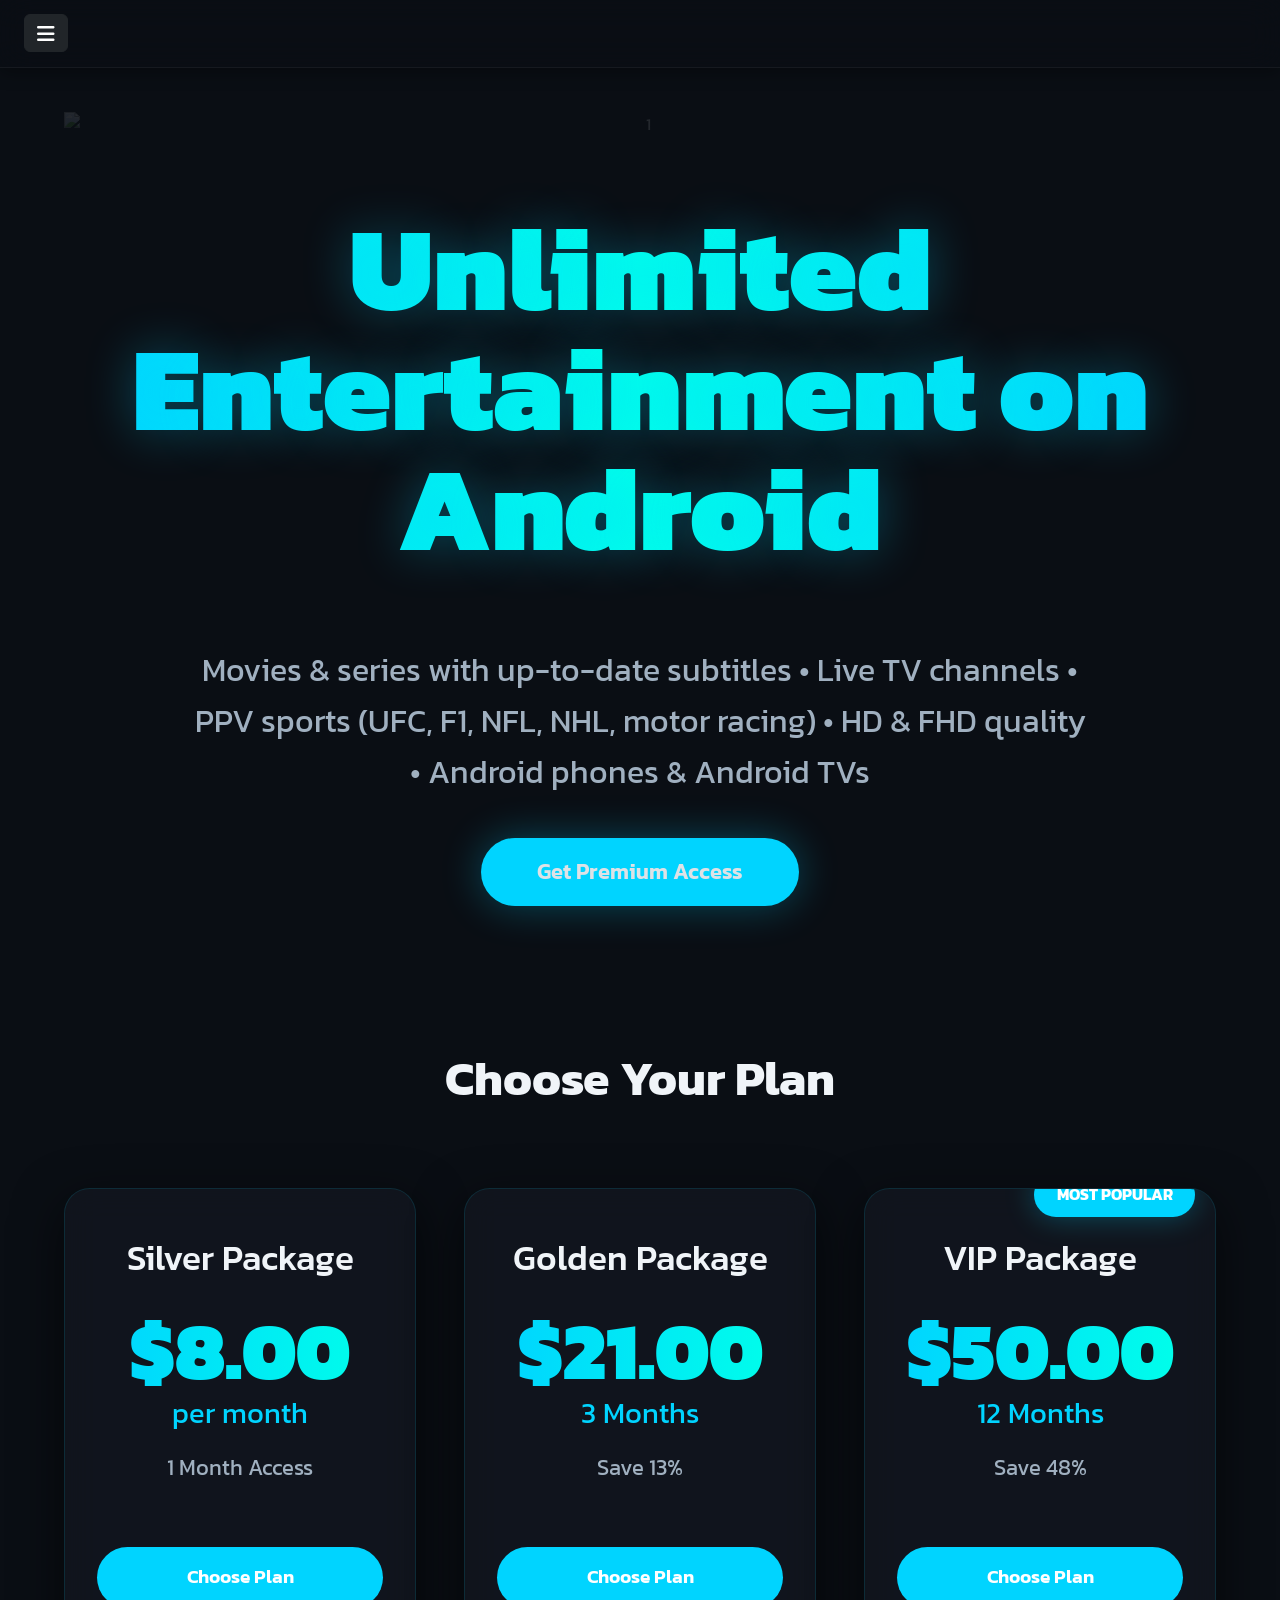
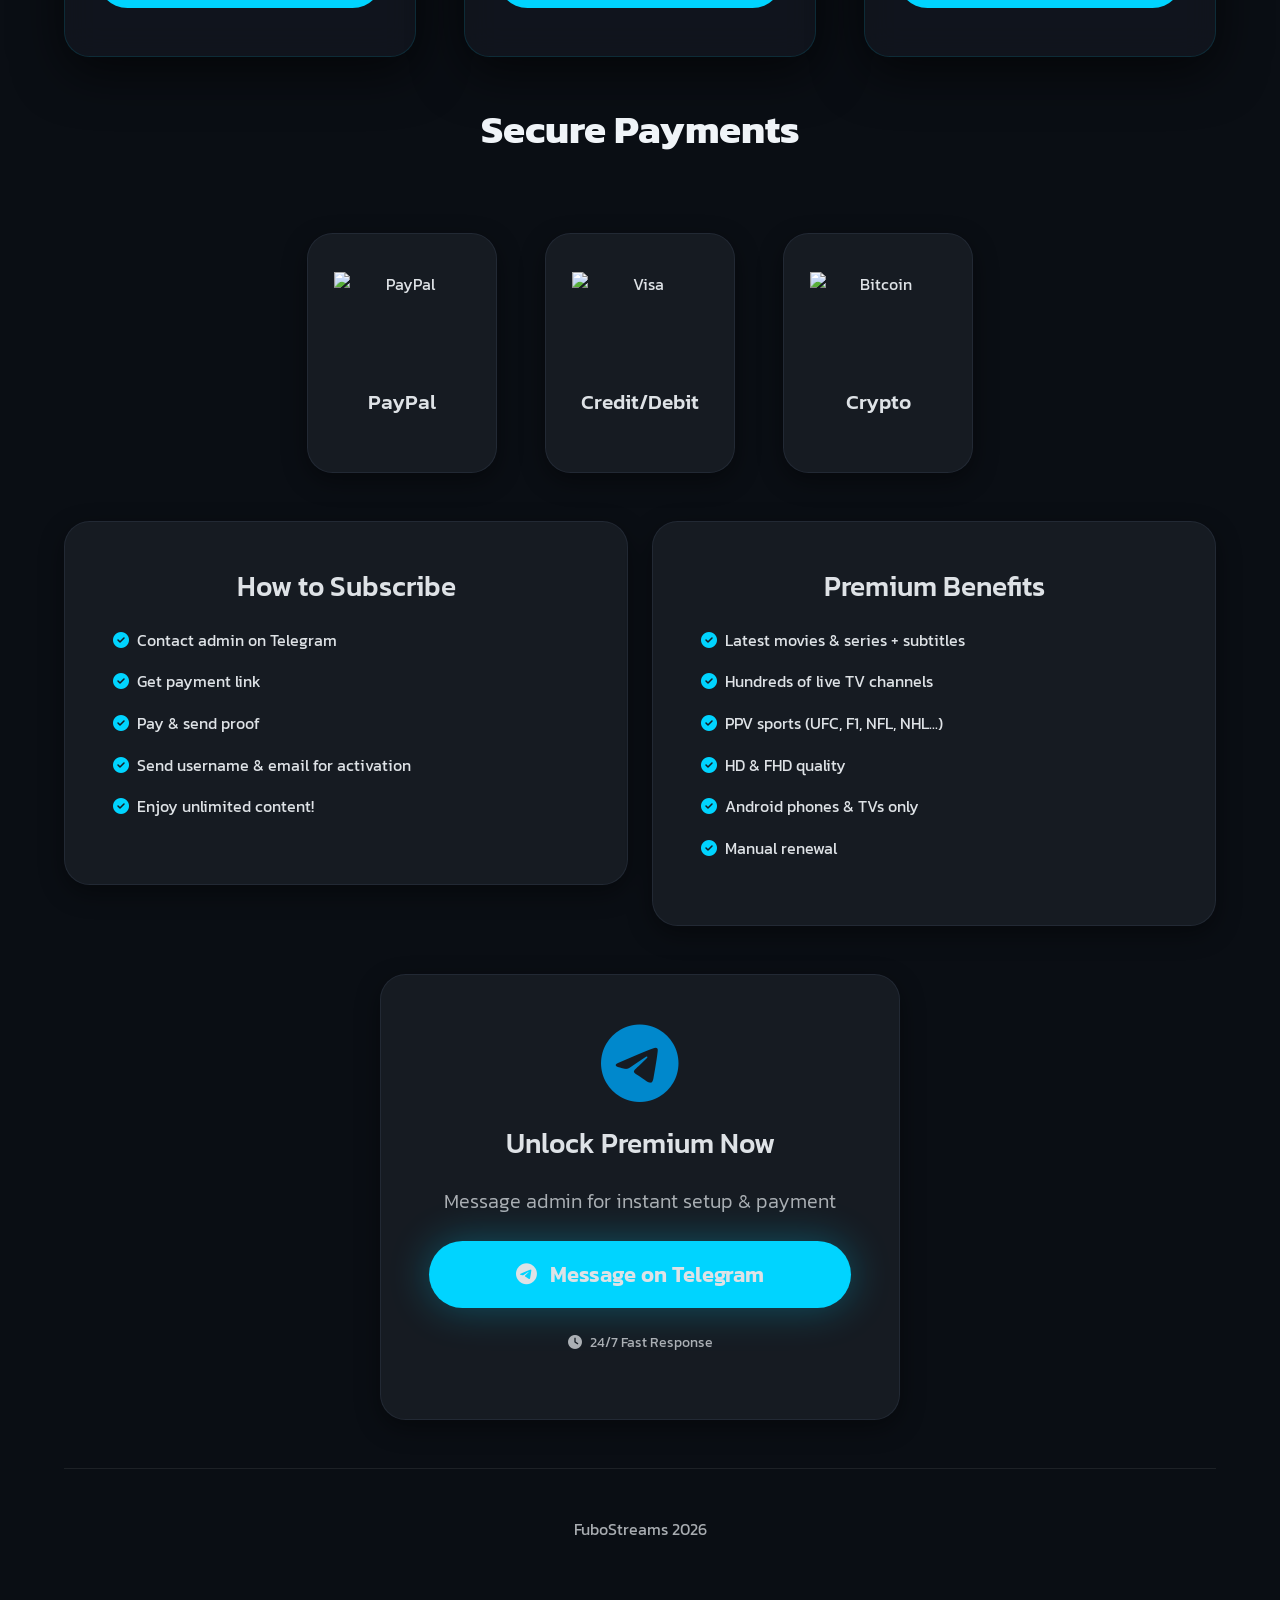
==== commit a6be0fba: "Update index.html" ====
--- a/index.html
+++ b/index.html
@@ -10,204 +10,252 @@
   <link href="https://fonts.bunny.net/css?family=kanit:100,200,300,400,500,600,700,800,900" rel="stylesheet"> 
   <link rel="stylesheet" href="https://cdnjs.cloudflare.com/ajax/libs/bootstrap/5.3.1/css/bootstrap.min.css" integrity="sha512-Z/def5z5u2aR89OuzYcxmDJ0Bnd5V1cKqBEbvLOiUNWdg9PQeXVvXLI90SE4QOHGlfLqUnDNVAYyZi8UwUTmWQ==" crossorigin="anonymous" referrerpolicy="no-referrer" />
   <link rel="stylesheet" href="https://cdnjs.cloudflare.com/ajax/libs/font-awesome/6.4.0/css/all.min.css" integrity="sha512-iecdLmaskl7CVkqkXNQ/ZH/XLlvWZOJyj7Yy7tcenmpD1ypASozpmT/E0iPtmFIB46ZmdtAc9eNBvH0H/ZpiBw==" crossorigin="anonymous" referrerpolicy="no-referrer" />
-  <link rel="stylesheet" href="/assets/css/main.css?v=40">
+  <link rel="stylesheet" href="/assets/css/main.css?v=38">
   <style>
     :root {
       --bg: #0a0e14;
-      --bg-card: rgba(20, 25, 35, 0.7);
+      --card-bg: rgba(20, 25, 35, 0.65);
       --text: #f0f4f8;
-      --text-muted: #a0b0c0;
+      --muted: #a0b0c0;
       --accent: #00d4ff;
-      --accent-glow: rgba(0, 212, 255, 0.25);
-      --glass: rgba(255, 255, 255, 0.05);
-      --radius: 1.5rem;
-      --transition: all 0.4s cubic-bezier(0.16, 1, 0.3, 1);
-    }
-
-    [data-bs-theme="light"] {
-      --bg: #f0f4f8;
-      --bg-card: rgba(255, 255, 255, 0.85);
-      --text: #1a2533;
-      --text-muted: #5a6b80;
-      --accent: #0066cc;
-      --accent-glow: rgba(0, 102, 204, 0.2);
-      --glass: rgba(0, 0, 0, 0.03);
+      --accent-glow: rgba(0, 212, 255, 0.3);
+      --glass: rgba(255, 255, 255, 0.06);
+      --radius: 1.6rem;
+      --transition: all 0.45s cubic-bezier(0.16, 1, 0.3, 1);
     }
 
     body {
       background: var(--bg);
       color: var(--text);
       font-family: 'Kanit', sans-serif;
-      min-height: 100vh;
       margin: 0;
       overflow-x: hidden;
     }
 
     .top-bar {
-      background: rgba(10, 14, 20, 0.85);
+      background: rgba(10, 14, 20, 0.9);
       backdrop-filter: blur(16px);
-      border-bottom: 1px solid rgba(255,255,255,0.06);
-      box-shadow: 0 4px 30px rgba(0,0,0,0.4);
+      border-bottom: 1px solid rgba(255,255,255,0.05);
     }
 
     .offcanvas {
-      background: rgba(10, 14, 20, 0.95);
+      background: rgba(10, 14, 20, 0.96);
       backdrop-filter: blur(16px);
       border-right: none;
       width: 280px;
     }
 
     .nav-link {
-      color: var(--text-muted) !important;
-      padding: 1rem 1.5rem !important;
+      color: var(--muted) !important;
+      padding: 1.1rem 1.6rem !important;
       border-radius: 12px;
       transition: var(--transition);
     }
 
     .nav-link:hover {
       background: var(--glass);
-      color: var(--text) !important;
+      color: white !important;
       transform: translateX(8px);
     }
 
     .nav-link.active {
-      background: var(--accent-glow);
+      background: rgba(0,212,255,0.15);
       color: var(--accent) !important;
       font-weight: 600;
     }
 
-    #themeToggle {
-      font-size: 1.8rem;
-      padding: 1rem !important;
-      border-radius: 50%;
-      transition: var(--transition);
-    }
-
-    #themeToggle:hover {
-      background: var(--glass);
-      transform: rotate(30deg);
-    }
-
     .main-content {
-      padding: 6rem 1rem 4rem;
-    }
-
-    .hero-section {
+      padding: 7rem 1rem 5rem;
+    }
+
+    /* Hero heading – slideshow only behind title */
+    .hero-heading {
       position: relative;
-      min-height: 60vh;
-      display: flex;
-      align-items: center;
-      justify-content: center;
+      padding: 6rem 1rem 3rem;
       text-align: center;
+      min-height: 40vh;
       overflow: hidden;
-      margin-bottom: 5rem;
-    }
-
-    .hero-bg {
+    }
+
+    .hero-slides {
       position: absolute;
       inset: 0;
       z-index: -2;
     }
 
-    .hero-bg img {
+    .hero-slides img {
       position: absolute;
       inset: 0;
       width: 100%;
       height: 100%;
-      object-fit: cover;
+      object-fit: contain;               /* keeps original ratio, no stretch */
+      object-position: center;
       opacity: 0;
       transition: opacity 2s ease-in-out;
-    }
-
-    .hero-bg img.active {
-      opacity: 0.7;
+      background: #0a0e14;               /* fallback color if image doesn't fill */
+    }
+
+    .hero-slides img.active {
+      opacity: 0.75;
     }
 
     .hero-overlay {
       position: absolute;
       inset: 0;
-      background: linear-gradient(to bottom, rgba(10,14,20,0.7), rgba(10,14,20,0.9));
+      background: linear-gradient(to bottom, rgba(10,14,20,0.85), rgba(10,14,20,0.95));
       z-index: -1;
     }
 
     .hero-title {
-      font-size: clamp(3.5rem, 10vw, 7rem);
+      font-size: clamp(3.8rem, 12vw, 7.5rem);
+      font-weight: 900;
+      background: linear-gradient(90deg, var(--accent), #00ffea, var(--accent));
+      -webkit-background-clip: text;
+      -webkit-text-fill-color: transparent;
+      text-shadow: 0 0 50px var(--accent-glow);
+      margin-bottom: 0.8rem;
+      line-height: 1;
+    }
+
+    /* Lead text & button – no background image here */
+    .hero-info {
+      padding: 1rem 1rem 6rem;
+      text-align: center;
+    }
+
+    .hero-lead {
+      font-size: clamp(1.4rem, 5vw, 2rem);
+      color: var(--muted);
+      max-width: 900px;
+      margin: 0 auto 2.5rem;
+    }
+
+    .btn-glow {
+      background: var(--accent);
+      border: none;
+      border-radius: 50px;
+      padding: 1.1rem 3.5rem;
+      font-size: 1.35rem;
+      font-weight: 600;
+      box-shadow: 0 0 40px var(--accent-glow);
+      transition: var(--transition);
+    }
+
+    .btn-glow:hover {
+      transform: translateY(-8px) scale(1.06);
+      box-shadow: 0 0 80px var(--accent-glow);
+    }
+
+    /* Pricing cards – cool glass + neon style */
+    .pricing-plans {
+      display: grid;
+      grid-template-columns: repeat(auto-fit, minmax(320px, 1fr));
+      gap: 3rem;
+      margin: 5rem 0;
+    }
+
+    .plan {
+      background: var(--card-bg);
+      backdrop-filter: blur(16px);
+      border: 1px solid rgba(0,212,255,0.12);
+      border-radius: var(--radius);
+      padding: 3rem 2rem;
+      text-align: center;
+      box-shadow: 0 15px 50px rgba(0,0,0,0.6);
+      transition: var(--transition);
+      position: relative;
+      overflow: hidden;
+    }
+
+    .plan:hover {
+      transform: translateY(-16px);
+      box-shadow: 0 30px 100px var(--accent-glow);
+      border-color: var(--accent);
+    }
+
+    .plan h3 {
+      font-size: 2.2rem;
+      margin-bottom: 2rem;
+      color: var(--text);
+    }
+
+    .price {
+      font-size: 5rem;
       font-weight: 900;
       background: linear-gradient(90deg, var(--accent), #00ffea);
       -webkit-background-clip: text;
       -webkit-text-fill-color: transparent;
-      text-shadow: 0 0 40px var(--accent-glow);
-      margin-bottom: 1.5rem;
-    }
-
-    .hero-lead {
-      font-size: clamp(1.3rem, 4vw, 1.8rem);
-      max-width: 900px;
-      margin: 0 auto 2.5rem;
-      color: var(--text-muted);
-    }
-
-    .btn-neon {
+      line-height: 1;
+      margin: 0;
+    }
+
+    .price-unit {
+      font-size: 1.8rem;
+      color: var(--accent);
+      margin: 0.5rem 0 1rem;
+    }
+
+    .duration {
+      font-size: 1.4rem;
+      color: var(--muted);
+      margin-bottom: 2.5rem;
+    }
+
+    .live-badge {
+      position: absolute;
+      top: -16px;
+      right: 20px;
       background: var(--accent);
-      border: none;
+      color: white;
+      padding: 0.6rem 1.4rem;
       border-radius: 50px;
-      padding: 1rem 3rem;
-      font-size: 1.3rem;
-      font-weight: 600;
+      font-size: 1rem;
+      font-weight: 700;
       box-shadow: 0 0 30px var(--accent-glow);
-      transition: var(--transition);
-    }
-
-    .btn-neon:hover {
-      transform: translateY(-6px) scale(1.05);
-      box-shadow: 0 0 60px var(--accent-glow);
-    }
-
-    .card {
-      background: var(--bg-card);
+      text-transform: uppercase;
+    }
+
+    /* Secure Payments */
+    .payment-methods {
+      display: flex;
+      justify-content: center;
+      flex-wrap: wrap;
+      gap: 3rem;
+      margin: 5rem 0;
+    }
+
+    .method {
+      background: var(--card-bg);
       backdrop-filter: blur(12px);
       border: 1px solid rgba(255,255,255,0.08);
       border-radius: var(--radius);
-      box-shadow: 0 10px 40px rgba(0,0,0,0.5);
+      width: 220px;
+      padding: 2.5rem 1.5rem;
+      text-align: center;
       transition: var(--transition);
     }
 
-    .card:hover {
+    .method:hover {
       transform: translateY(-12px);
-      box-shadow: 0 20px 80px var(--accent-glow);
-    }
-
-    .pricing-plans {
-      display: grid;
-      grid-template-columns: repeat(auto-fit, minmax(320px, 1fr));
-      gap: 2.5rem;
-      margin: 4rem 0;
-    }
-
-    .price {
-      font-size: 4.5rem;
-      font-weight: 900;
-      color: var(--accent);
-      line-height: 1;
-    }
-
-    .live-badge {
-      position: absolute;
-      top: -14px;
-      right: 20px;
-      background: var(--accent);
-      color: white;
-      padding: 0.5rem 1.2rem;
-      border-radius: 50px;
-      font-size: 0.9rem;
-      font-weight: 700;
-      box-shadow: 0 0 20px var(--accent-glow);
-    }
-
+      box-shadow: 0 20px 60px var(--accent-glow);
+    }
+
+    .method img {
+      height: 80px;
+      margin-bottom: 1.5rem;
+    }
+
+    .method p {
+      font-size: 1.3rem;
+      font-weight: 500;
+    }
+
+    /* Footer */
     footer {
       border-top: 1px solid rgba(255,255,255,0.08);
-      padding: 3rem 0;
-      color: var(--text-muted);
+      padding: 4rem 0 2rem;
+      color: var(--muted);
+      text-align: center;
     }
   </style>
 </head>
@@ -225,20 +273,17 @@
       <ul class="nav flex-column mt-5 px-3">
         <li class="nav-item">
           <a class="nav-link d-flex align-items-center py-4 px-4" href="/">
-            <i class="fas fa-home me-3 fs-4"></i>
-            <span>Home</span>
+            <i class="fas fa-home me-3 fs-4"></i> Home
           </a>
         </li>
         <li class="nav-item">
           <a class="nav-link d-flex align-items-center py-4 px-4" href="#">
-            <i class="fas fa-question-circle me-3 fs-4"></i>
-            <span>FAQ</span>
+            <i class="fas fa-question-circle me-3 fs-4"></i> FAQ
           </a>
         </li>
         <li class="nav-item">
           <a class="nav-link d-flex align-items-center py-4 px-4" href="/download">
-            <i class="fas fa-download me-3 fs-4"></i>
-            <span>Download App</span>
+            <i class="fas fa-download me-3 fs-4"></i> Download App
           </a>
         </li>
       </ul>
@@ -253,53 +298,50 @@
 
   <div class="container-fluid main-content">
     <div class="container">
-      <section class="hero-section">
-        <div class="hero-bg">
+      <!-- Hero heading only with slideshow behind it -->
+      <section class="hero-heading">
+        <div class="hero-slides">
           <img src="https://deadline.com/wp-content/uploads/2021/01/fuboTV-_Platform-Image_Oct-2020.jpg" alt="1" class="active">
           <img src="https://platform.theverge.com/wp-content/uploads/sites/2/chorus/uploads/chorus_asset/file/20051474/fubo.jpg?quality=90&strip=all&crop=0,0,100,100" alt="2">
         </div>
         <div class="hero-overlay"></div>
 
-        <div class="hero-content">
-          <h1 class="hero-title">Unlimited Entertainment on Android</h1>
-          <p class="hero-lead">
-            Movies & series with subtitles • Live TV • PPV sports (UFC, F1, NFL, NHL, motor racing) • HD & FHD • Android phones & TVs
-          </p>
-          <a href="#pricing" class="btn btn-neon">Get Premium Access</a>
-        </div>
+        <h1 class="hero-title">Unlimited Entertainment on Android</h1>
       </section>
 
-      <h2 id="pricing" class="text-center display-5 fw-bold mb-5">Choose Your Plan</h2>
+      <!-- Lead text + button – no background slideshow here -->
+      <section class="hero-info">
+        <p class="hero-lead">
+          Movies & series with up-to-date subtitles • Live TV channels • PPV sports (UFC, F1, NFL, NHL, motor racing) • HD & FHD quality • Android phones & Android TVs
+        </p>
+        <a href="#pricing" class="btn btn-glow">Get Premium Access</a>
+      </section>
+
+      <h2 id="pricing" class="text-center display-5 fw-bold mb-5 mt-5">Choose Your Plan</h2>
       <div class="pricing-plans mb-5">
         <div class="card plan">
           <h3>Silver Package</h3>
-          <div class="price-block">
-            <div class="price">$8.00</div>
-            <div class="price-unit">per month</div>
-          </div>
-          <p class="duration">1 Month Premium</p>
-          <a href="#admin" class="btn btn-danger mt-4">Choose Plan</a>
+          <div class="price">$8.00</div>
+          <div class="price-unit">per month</div>
+          <p class="duration mt-2">1 Month Access</p>
+          <a href="#admin" class="btn btn-danger mt-4 w-100">Choose Plan</a>
         </div>
 
         <div class="card plan">
           <h3>Golden Package</h3>
-          <div class="price-block">
-            <div class="price">$21.00</div>
-            <div class="price-unit">3 Months</div>
-          </div>
-          <p class="duration">Save 13%</p>
-          <a href="#admin" class="btn btn-danger mt-4">Choose Plan</a>
+          <div class="price">$21.00</div>
+          <div class="price-unit">3 Months</div>
+          <p class="duration mt-2">Save 13%</p>
+          <a href="#admin" class="btn btn-danger mt-4 w-100">Choose Plan</a>
         </div>
 
         <div class="card plan position-relative">
           <span class="live-badge">MOST POPULAR</span>
           <h3>VIP Package</h3>
-          <div class="price-block">
-            <div class="price">$50.00</div>
-            <div class="price-unit">12 Months</div>
-          </div>
-          <p class="duration">Save 48%</p>
-          <a href="#admin" class="btn btn-danger mt-4">Choose Plan</a>
+          <div class="price">$50.00</div>
+          <div class="price-unit">12 Months</div>
+          <p class="duration mt-2">Save 48%</p>
+          <a href="#admin" class="btn btn-danger mt-4 w-100">Choose Plan</a>
         </div>
       </div>
 
@@ -321,42 +363,40 @@
 
       <div class="row info-section mb-5">
         <div class="col-lg-6 mb-4">
-          <div class="card p-4">
+          <div class="card p-5">
             <h3 class="text-center mb-4">How to Subscribe</h3>
             <ul class="list-unstyled">
-              <li class="mb-3"><i class="fas fa-check-circle text-success me-2"></i>Contact admin on Telegram</li>
-              <li class="mb-3"><i class="fas fa-check-circle text-success me-2"></i>Receive payment link</li>
-              <li class="mb-3"><i class="fas fa-check-circle text-success me-2"></i>Pay & send proof</li>
-              <li class="mb-3"><i class="fas fa-check-circle text-success me-2"></i>Send username & email for activation</li>
-              <li><i class="fas fa-check-circle text-success me-2"></i>Enjoy unlimited content!</li>
+              <li class="mb-3"><i class="fas fa-check-circle me-2" style="color:var(--accent);"></i>Contact admin on Telegram</li>
+              <li class="mb-3"><i class="fas fa-check-circle me-2" style="color:var(--accent);"></i>Get payment link</li>
+              <li class="mb-3"><i class="fas fa-check-circle me-2" style="color:var(--accent);"></i>Pay & send proof</li>
+              <li class="mb-3"><i class="fas fa-check-circle me-2" style="color:var(--accent);"></i>Send username & email for activation</li>
+              <li><i class="fas fa-check-circle me-2" style="color:var(--accent);"></i>Enjoy unlimited content!</li>
             </ul>
           </div>
         </div>
         <div class="col-lg-6">
-          <div class="card p-4">
+          <div class="card p-5">
             <h3 class="text-center mb-4">Premium Benefits</h3>
             <ul class="list-unstyled">
-              <li class="mb-3"><i class="fas fa-check-circle text-success me-2"></i>Latest movies & series + subtitles</li>
-              <li class="mb-3"><i class="fas fa-check-circle text-success me-2"></i>Live TV channels</li>
-              <li class="mb-3"><i class="fas fa-check-circle text-success me-2"></i>PPV sports (UFC, F1, NFL, NHL...)</li>
-              <li class="mb-3"><i class="fas fa-check-circle text-success me-2"></i>HD & FHD quality</li>
-              <li class="mb-3"><i class="fas fa-check-circle text-success me-2"></i>Android phones & TVs only</li>
-              <li><i class="fas fa-check-circle text-success me-2"></i>Manual renewal</li>
+              <li class="mb-3"><i class="fas fa-check-circle me-2" style="color:var(--accent);"></i>Latest movies & series + subtitles</li>
+              <li class="mb-3"><i class="fas fa-check-circle me-2" style="color:var(--accent);"></i>Hundreds of live TV channels</li>
+              <li class="mb-3"><i class="fas fa-check-circle me-2" style="color:var(--accent);"></i>PPV sports (UFC, F1, NFL, NHL...)</li>
+              <li class="mb-3"><i class="fas fa-check-circle me-2" style="color:var(--accent);"></i>HD & FHD quality</li>
+              <li class="mb-3"><i class="fas fa-check-circle me-2" style="color:var(--accent);"></i>Android phones & TVs only</li>
+              <li><i class="fas fa-check-circle me-2" style="color:var(--accent);"></i>Manual renewal</li>
             </ul>
           </div>
         </div>
       </div>
 
-      <div id="admin" class="card mx-auto mb-5" style="max-width: 500px;">
-        <div class="card-body text-center py-5">
-          <i class="fab fa-telegram-plane fa-5x mb-4" style="color: #0088cc;"></i>
-          <h3 class="mb-4">Unlock Premium Now</h3>
-          <p class="lead mb-4 text-secondary">Message admin for instant setup & payment</p>
-          <a href="https://t.me/iniccur1" class="btn btn-danger btn-lg px-5 py-3" target="_blank">
-            <i class="fab fa-telegram me-2"></i> Message on Telegram
-          </a>
-          <p class="mt-4 text-muted small"><i class="fas fa-clock me-2"></i>24/7 Fast Response</p>
-        </div>
+      <div id="admin" class="card mx-auto mb-5 text-center p-5" style="max-width: 520px;">
+        <i class="fab fa-telegram-plane fa-5x mb-4" style="color: #0088cc;"></i>
+        <h3 class="mb-4">Unlock Premium Now</h3>
+        <p class="lead mb-4 text-muted">Message admin for instant setup & payment</p>
+        <a href="https://t.me/iniccur1" class="btn btn-glow btn-lg px-5" target="_blank">
+          <i class="fab fa-telegram me-2"></i> Message on Telegram
+        </a>
+        <p class="mt-4 text-muted small"><i class="fas fa-clock me-2"></i>24/7 Fast Response</p>
       </div>
 
       <footer class="text-center py-5">
@@ -381,8 +421,8 @@
       toggle.innerHTML = theme === 'dark' ? '<i class="fas fa-moon"></i>' : '<i class="fas fa-sun"></i>';
     });
 
-    // Slideshow
-    const slides = document.querySelectorAll('.hero-bg img');
+    // Slideshow – only behind heading
+    const slides = document.querySelectorAll('.hero-slides img');
     let idx = 0;
     setInterval(() => {
       slides[idx].classList.remove('active');
@@ -390,7 +430,7 @@
       slides[idx].classList.add('active');
     }, 6000);
 
-    // Sidebar outside click close
+    // Sidebar close on outside tap
     const offcanvas = document.getElementById('sidebarMenu');
     document.addEventListener('click', e => {
       if (offcanvas.classList.contains('show') && !offcanvas.contains(e.target) && !document.querySelector('[data-bs-toggle="offcanvas"]').contains(e.target)) {
@@ -399,4 +439,4 @@
     });
   </script>
 </body>
-      </html>
+                </html>
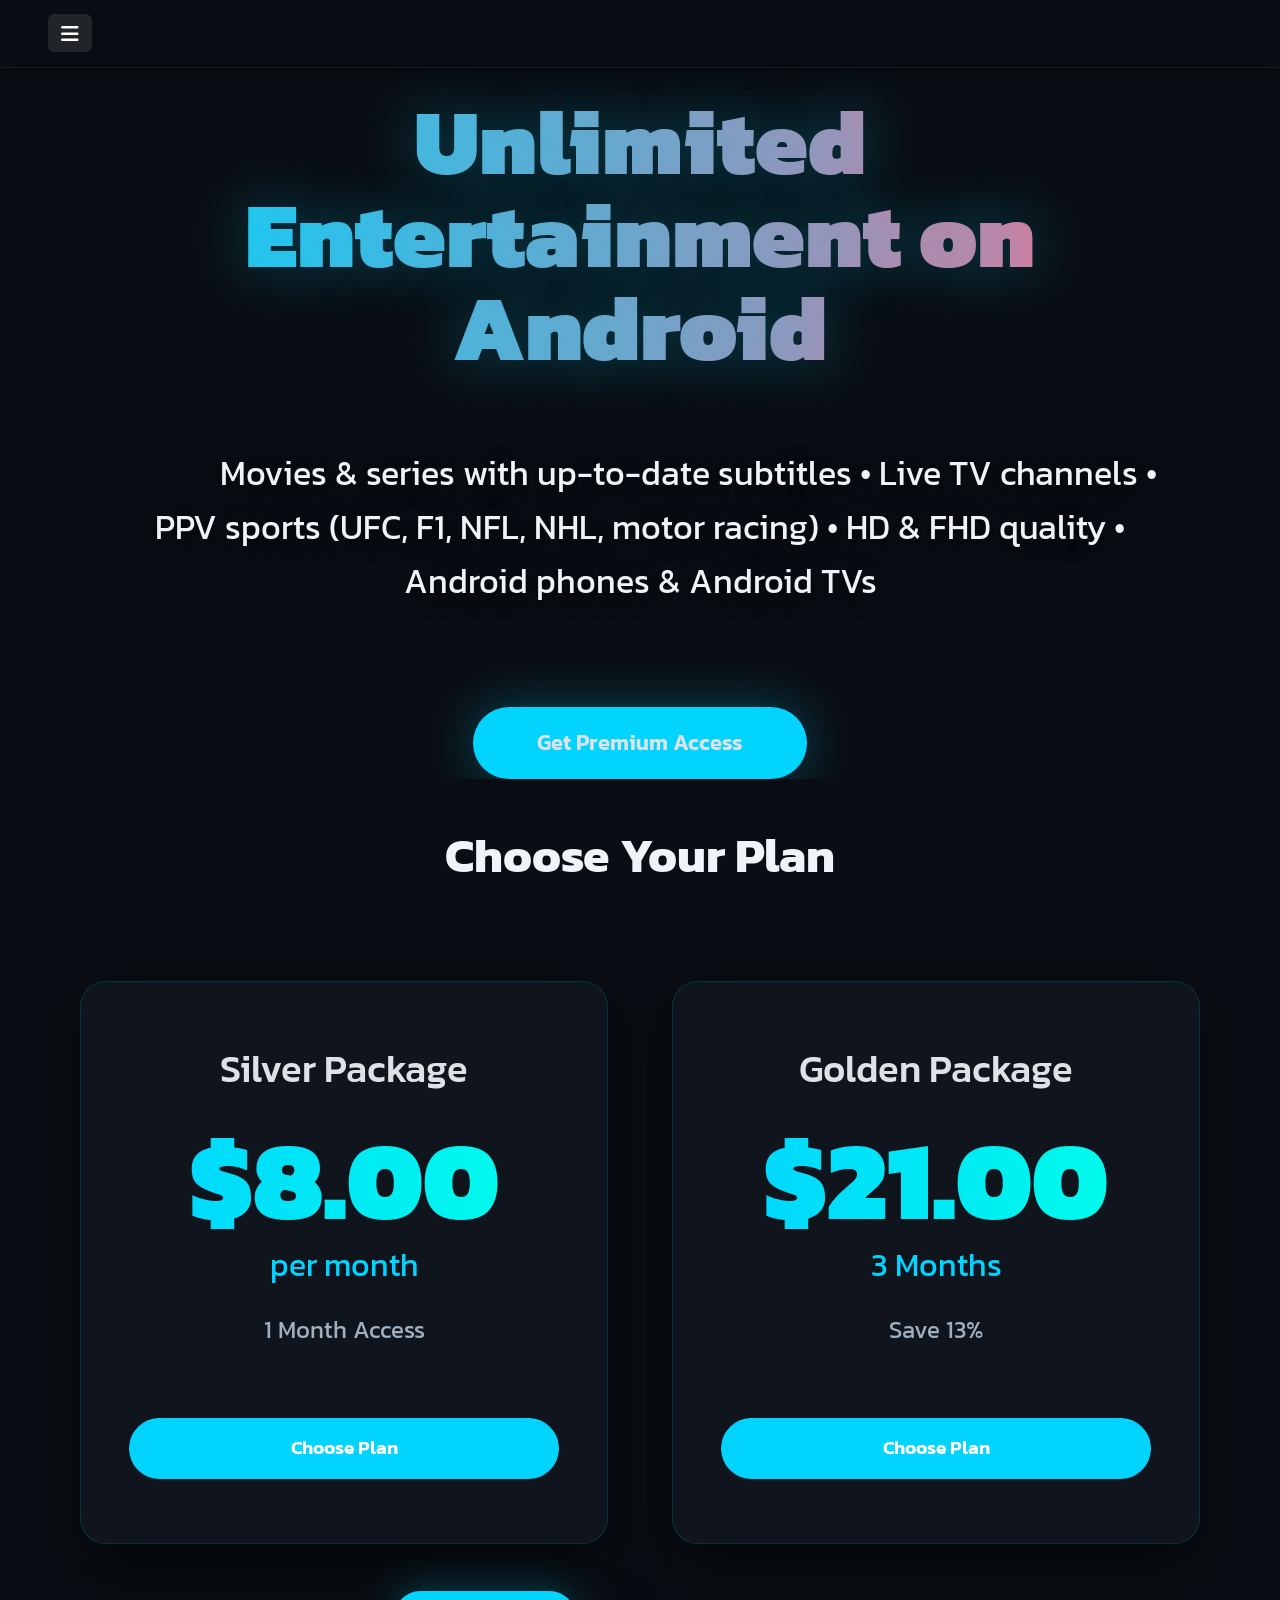
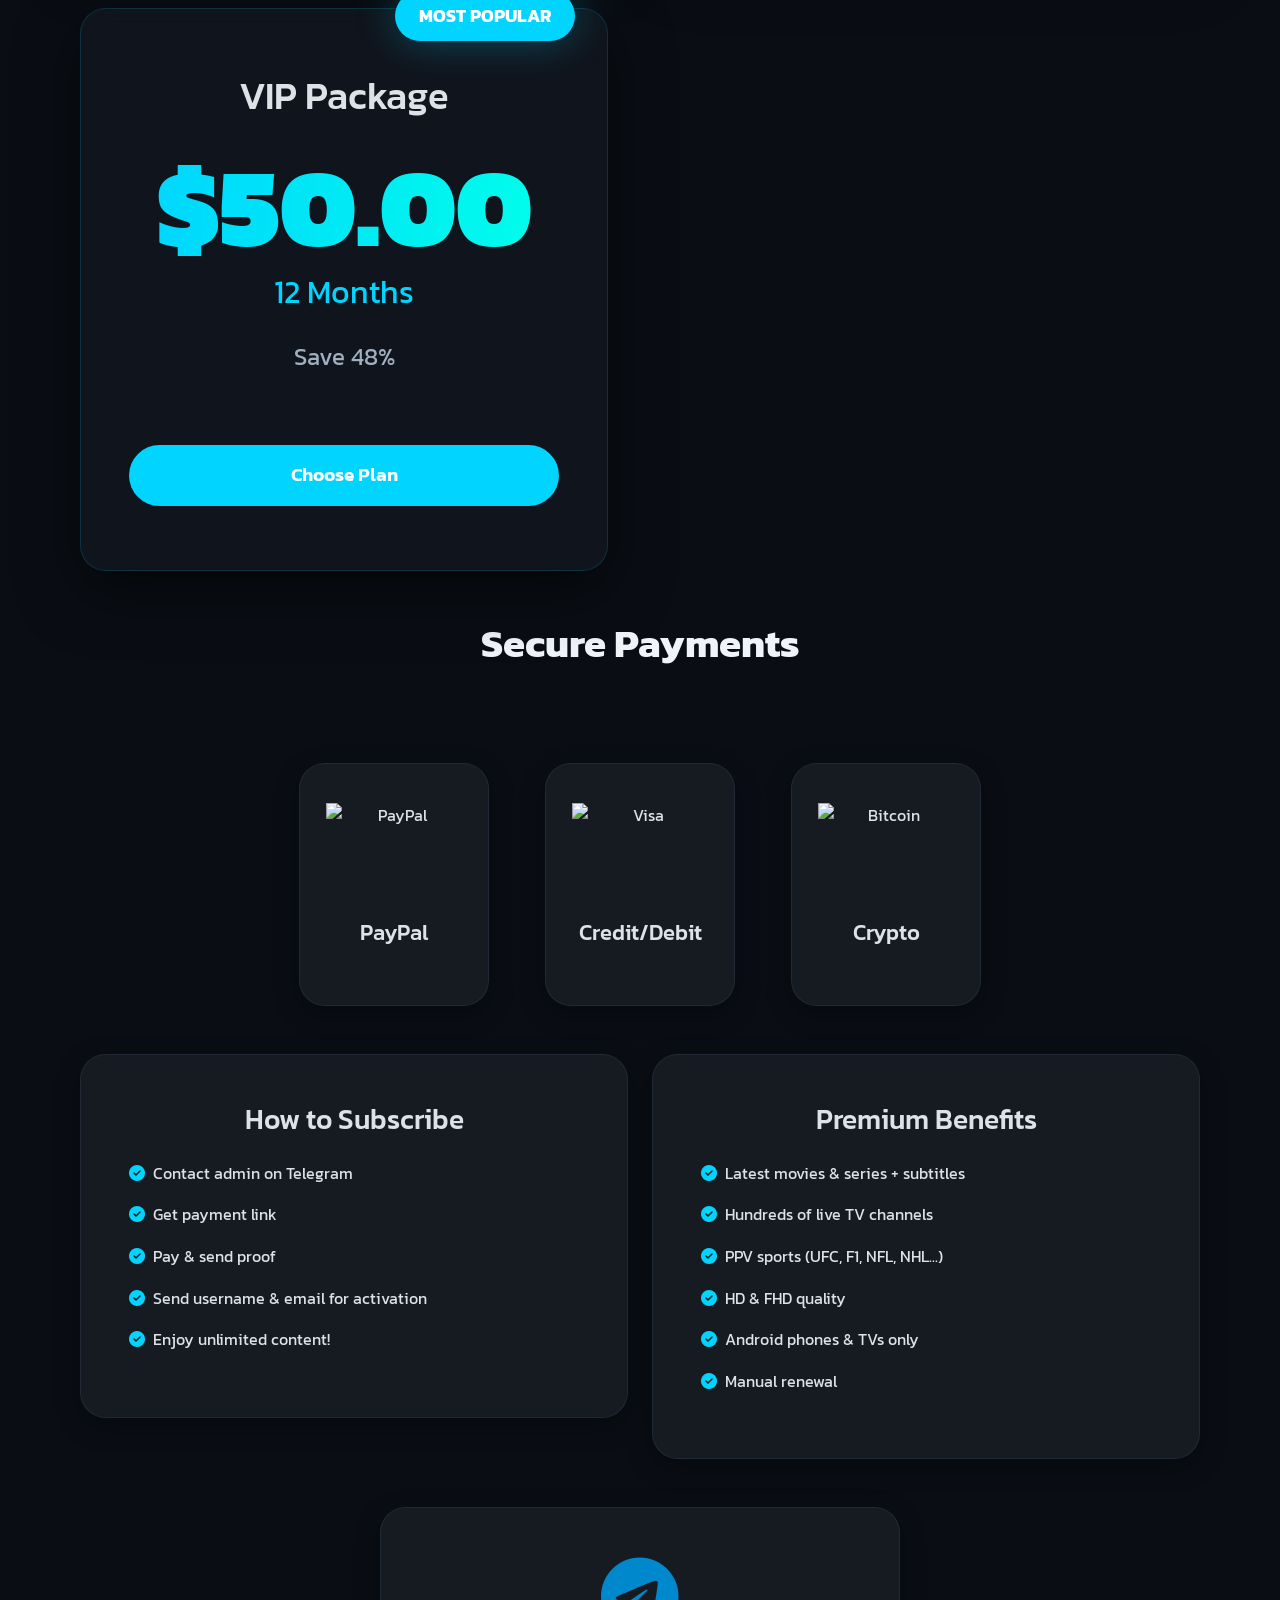
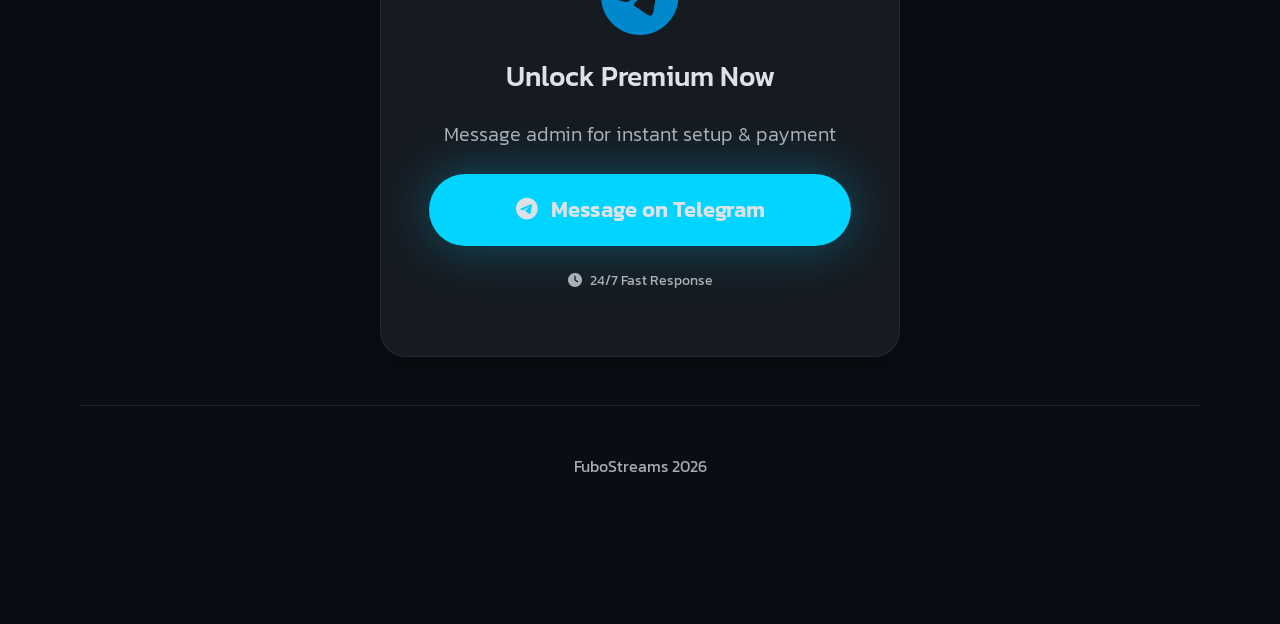
==== commit 60d17f05: "Update index.html" ====
--- a/index.html
+++ b/index.html
@@ -10,7 +10,7 @@
   <link href="https://fonts.bunny.net/css?family=kanit:100,200,300,400,500,600,700,800,900" rel="stylesheet"> 
   <link rel="stylesheet" href="https://cdnjs.cloudflare.com/ajax/libs/bootstrap/5.3.1/css/bootstrap.min.css" integrity="sha512-Z/def5z5u2aR89OuzYcxmDJ0Bnd5V1cKqBEbvLOiUNWdg9PQeXVvXLI90SE4QOHGlfLqUnDNVAYyZi8UwUTmWQ==" crossorigin="anonymous" referrerpolicy="no-referrer" />
   <link rel="stylesheet" href="https://cdnjs.cloudflare.com/ajax/libs/font-awesome/6.4.0/css/all.min.css" integrity="sha512-iecdLmaskl7CVkqkXNQ/ZH/XLlvWZOJyj7Yy7tcenmpD1ypASozpmT/E0iPtmFIB46ZmdtAc9eNBvH0H/ZpiBw==" crossorigin="anonymous" referrerpolicy="no-referrer" />
-  <link rel="stylesheet" href="/assets/css/main.css?v=38">
+  <link rel="stylesheet" href="/assets/css/main.css?v=39">
   <style>
     :root {
       --bg: #0a0e14;
@@ -33,154 +33,161 @@
     }
 
     .top-bar {
-      background: rgba(10, 14, 20, 0.9);
+      background: rgba(10, 14, 20, 0.92);
       backdrop-filter: blur(16px);
       border-bottom: 1px solid rgba(255,255,255,0.05);
+      z-index: 1030;
     }
 
     .offcanvas {
       background: rgba(10, 14, 20, 0.96);
       backdrop-filter: blur(16px);
       border-right: none;
-      width: 280px;
+      width: clamp(240px, 65vw, 280px) !important; /* smaller & responsive */
+      max-width: 280px;
     }
 
     .nav-link {
       color: var(--muted) !important;
-      padding: 1.1rem 1.6rem !important;
+      padding: 1rem 1.4rem !important;
       border-radius: 12px;
       transition: var(--transition);
+      font-size: 1.15rem;
     }
 
     .nav-link:hover {
       background: var(--glass);
       color: white !important;
       transform: translateX(8px);
+      box-shadow: 0 0 20px var(--accent-glow);
     }
 
     .nav-link.active {
       background: rgba(0,212,255,0.15);
       color: var(--accent) !important;
       font-weight: 600;
+      border-left: 4px solid var(--accent);
     }
 
     .main-content {
-      padding: 7rem 1rem 5rem;
-    }
-
-    /* Hero heading – slideshow only behind title */
-    .hero-heading {
+      padding: 2rem 1rem 5rem; /* reduced top padding to let hero sit closer */
+    }
+
+    .container {
+      max-width: 1600px; /* wider on big screens (PC/TV) */
+      padding: 0 clamp(1rem, 5vw, 4rem);
+    }
+
+    /* Hero – now full-width, falls slightly under top bar */
+    .hero-section {
       position: relative;
-      padding: 6rem 1rem 3rem;
+      min-height: 70vh;
+      display: flex;
+      align-items: center;
       text-align: center;
-      min-height: 40vh;
       overflow: hidden;
-    }
-
-    .hero-slides {
+      margin-top: -4rem; /* slight overlap under top bar */
+      padding-top: 6rem; /* compensate for negative margin */
+    }
+
+    .hero-bg {
       position: absolute;
       inset: 0;
       z-index: -2;
     }
 
-    .hero-slides img {
+    .hero-bg img {
       position: absolute;
       inset: 0;
       width: 100%;
       height: 100%;
-      object-fit: contain;               /* keeps original ratio, no stretch */
+      object-fit: contain; /* keeps original ratio, no stretch */
       object-position: center;
       opacity: 0;
       transition: opacity 2s ease-in-out;
-      background: #0a0e14;               /* fallback color if image doesn't fill */
-    }
-
-    .hero-slides img.active {
-      opacity: 0.75;
+    }
+
+    .hero-bg img.active {
+      opacity: 0.88; /* brighter slideshow */
     }
 
     .hero-overlay {
       position: absolute;
       inset: 0;
-      background: linear-gradient(to bottom, rgba(10,14,20,0.85), rgba(10,14,20,0.95));
+      background: linear-gradient(to bottom, rgba(10,14,20,0.65), rgba(10,14,20,0.85)); /* brighter/less dark */
       z-index: -1;
     }
 
     .hero-title {
-      font-size: clamp(3.8rem, 12vw, 7.5rem);
+      font-size: clamp(3.8rem, 12vw, 8rem);
       font-weight: 900;
-      background: linear-gradient(90deg, var(--accent), #00ffea, var(--accent));
+      background: linear-gradient(90deg, var(--accent), #00ffea);
       -webkit-background-clip: text;
       -webkit-text-fill-color: transparent;
-      text-shadow: 0 0 50px var(--accent-glow);
-      margin-bottom: 0.8rem;
+      text-shadow: 0 0 60px var(--accent-glow);
+      margin-bottom: 1.2rem;
       line-height: 1;
     }
 
-    /* Lead text & button – no background image here */
-    .hero-info {
-      padding: 1rem 1rem 6rem;
-      text-align: center;
-    }
-
     .hero-lead {
-      font-size: clamp(1.4rem, 5vw, 2rem);
-      color: var(--muted);
-      max-width: 900px;
-      margin: 0 auto 2.5rem;
+      font-size: clamp(1.4rem, 5vw, 2.1rem);
+      color: var(--text);
+      max-width: 1100px;
+      margin: 0 auto 2.8rem;
+      text-shadow: 0 4px 20px rgba(0,0,0,0.8);
+      white-space: pre-wrap; /* prevents cut-off words */
+      word-break: break-word;
     }
 
     .btn-glow {
       background: var(--accent);
       border: none;
       border-radius: 50px;
-      padding: 1.1rem 3.5rem;
-      font-size: 1.35rem;
+      padding: 1.2rem 4rem;
+      font-size: 1.4rem;
       font-weight: 600;
-      box-shadow: 0 0 40px var(--accent-glow);
+      box-shadow: 0 0 50px var(--accent-glow);
       transition: var(--transition);
     }
 
     .btn-glow:hover {
-      transform: translateY(-8px) scale(1.06);
-      box-shadow: 0 0 80px var(--accent-glow);
-    }
-
-    /* Pricing cards – cool glass + neon style */
+      transform: translateY(-10px) scale(1.08);
+      box-shadow: 0 0 100px var(--accent-glow);
+    }
+
+    /* Pricing cards – cool & spacious */
     .pricing-plans {
       display: grid;
-      grid-template-columns: repeat(auto-fit, minmax(320px, 1fr));
-      gap: 3rem;
-      margin: 5rem 0;
+      grid-template-columns: repeat(auto-fit, minmax(340px, 1fr));
+      gap: 3.5rem;
+      margin: 6rem 0;
     }
 
     .plan {
       background: var(--card-bg);
       backdrop-filter: blur(16px);
-      border: 1px solid rgba(0,212,255,0.12);
+      border: 1px solid rgba(0,212,255,0.15);
       border-radius: var(--radius);
-      padding: 3rem 2rem;
+      padding: 3.5rem 2.5rem;
       text-align: center;
-      box-shadow: 0 15px 50px rgba(0,0,0,0.6);
+      box-shadow: 0 20px 60px rgba(0,0,0,0.6);
       transition: var(--transition);
       position: relative;
-      overflow: hidden;
     }
 
     .plan:hover {
-      transform: translateY(-16px);
-      box-shadow: 0 30px 100px var(--accent-glow);
+      transform: translateY(-20px);
+      box-shadow: 0 40px 120px var(--accent-glow);
       border-color: var(--accent);
     }
 
     .plan h3 {
-      font-size: 2.2rem;
+      font-size: 2.4rem;
       margin-bottom: 2rem;
-      color: var(--text);
     }
 
     .price {
-      font-size: 5rem;
+      font-size: 5.5rem;
       font-weight: 900;
       background: linear-gradient(90deg, var(--accent), #00ffea);
       -webkit-background-clip: text;
@@ -190,29 +197,28 @@
     }
 
     .price-unit {
-      font-size: 1.8rem;
+      font-size: 2rem;
       color: var(--accent);
-      margin: 0.5rem 0 1rem;
+      margin: 0.8rem 0 1.5rem;
     }
 
     .duration {
-      font-size: 1.4rem;
+      font-size: 1.5rem;
       color: var(--muted);
-      margin-bottom: 2.5rem;
+      margin-bottom: 3rem;
     }
 
     .live-badge {
       position: absolute;
-      top: -16px;
-      right: 20px;
+      top: -18px;
+      right: 2rem;
       background: var(--accent);
       color: white;
-      padding: 0.6rem 1.4rem;
+      padding: 0.7rem 1.5rem;
       border-radius: 50px;
-      font-size: 1rem;
+      font-size: 1.1rem;
       font-weight: 700;
-      box-shadow: 0 0 30px var(--accent-glow);
-      text-transform: uppercase;
+      box-shadow: 0 0 40px var(--accent-glow);
     }
 
     /* Secure Payments */
@@ -220,8 +226,8 @@
       display: flex;
       justify-content: center;
       flex-wrap: wrap;
-      gap: 3rem;
-      margin: 5rem 0;
+      gap: 3.5rem;
+      margin: 6rem 0;
     }
 
     .method {
@@ -229,39 +235,63 @@
       backdrop-filter: blur(12px);
       border: 1px solid rgba(255,255,255,0.08);
       border-radius: var(--radius);
-      width: 220px;
-      padding: 2.5rem 1.5rem;
+      width: 240px;
+      padding: 3rem 2rem;
       text-align: center;
       transition: var(--transition);
     }
 
     .method:hover {
-      transform: translateY(-12px);
-      box-shadow: 0 20px 60px var(--accent-glow);
+      transform: translateY(-16px);
+      box-shadow: 0 30px 90px var(--accent-glow);
     }
 
     .method img {
-      height: 80px;
-      margin-bottom: 1.5rem;
+      height: 90px;
+      margin-bottom: 1.8rem;
     }
 
     .method p {
-      font-size: 1.3rem;
+      font-size: 1.4rem;
       font-weight: 500;
     }
 
     /* Footer */
     footer {
       border-top: 1px solid rgba(255,255,255,0.08);
-      padding: 4rem 0 2rem;
+      padding: 5rem 0 3rem;
       color: var(--muted);
       text-align: center;
+    }
+
+    /* Big screens (PC/TV) */
+    @media (min-width: 1200px) {
+      .hero-section {
+        min-height: 90vh;
+        padding-top: 8rem;
+      }
+
+      .hero-title {
+        font-size: 9rem;
+      }
+
+      .pricing-plans {
+        gap: 4rem;
+      }
+
+      .plan {
+        padding: 4rem 3rem;
+      }
+
+      .price {
+        font-size: 7rem;
+      }
     }
   </style>
 </head>
 <body>
   <nav class="top-bar fixed-top">
-    <div class="container-fluid px-3 px-md-4">
+    <div class="container-fluid px-3 px-md-5">
       <button class="btn btn-dark me-3" type="button" data-bs-toggle="offcanvas" data-bs-target="#sidebarMenu">
         <i class="fas fa-bars fa-lg"></i>
       </button>
@@ -298,23 +328,21 @@
 
   <div class="container-fluid main-content">
     <div class="container">
-      <!-- Hero heading only with slideshow behind it -->
-      <section class="hero-heading">
-        <div class="hero-slides">
+      <!-- Hero section – full top placement, slideshow only behind heading -->
+      <section class="hero-section">
+        <div class="hero-bg">
           <img src="https://deadline.com/wp-content/uploads/2021/01/fuboTV-_Platform-Image_Oct-2020.jpg" alt="1" class="active">
           <img src="https://platform.theverge.com/wp-content/uploads/sites/2/chorus/uploads/chorus_asset/file/20051474/fubo.jpg?quality=90&strip=all&crop=0,0,100,100" alt="2">
         </div>
         <div class="hero-overlay"></div>
 
-        <h1 class="hero-title">Unlimited Entertainment on Android</h1>
-      </section>
-
-      <!-- Lead text + button – no background slideshow here -->
-      <section class="hero-info">
-        <p class="hero-lead">
-          Movies & series with up-to-date subtitles • Live TV channels • PPV sports (UFC, F1, NFL, NHL, motor racing) • HD & FHD quality • Android phones & Android TVs
-        </p>
-        <a href="#pricing" class="btn btn-glow">Get Premium Access</a>
+        <div class="hero-content">
+          <h1 class="hero-title">Unlimited Entertainment on Android</h1>
+          <p class="hero-lead">
+            Movies & series with up-to-date subtitles • Live TV channels • PPV sports (UFC, F1, NFL, NHL, motor racing) • HD & FHD quality • Android phones & Android TVs
+          </p>
+          <a href="#pricing" class="btn btn-glow">Get Premium Access</a>
+        </div>
       </section>
 
       <h2 id="pricing" class="text-center display-5 fw-bold mb-5 mt-5">Choose Your Plan</h2>
@@ -421,7 +449,7 @@
       toggle.innerHTML = theme === 'dark' ? '<i class="fas fa-moon"></i>' : '<i class="fas fa-sun"></i>';
     });
 
-    // Slideshow – only behind heading
+    // Slideshow
     const slides = document.querySelectorAll('.hero-slides img');
     let idx = 0;
     setInterval(() => {
@@ -439,4 +467,4 @@
     });
   </script>
 </body>
-                </html>
+            </html>
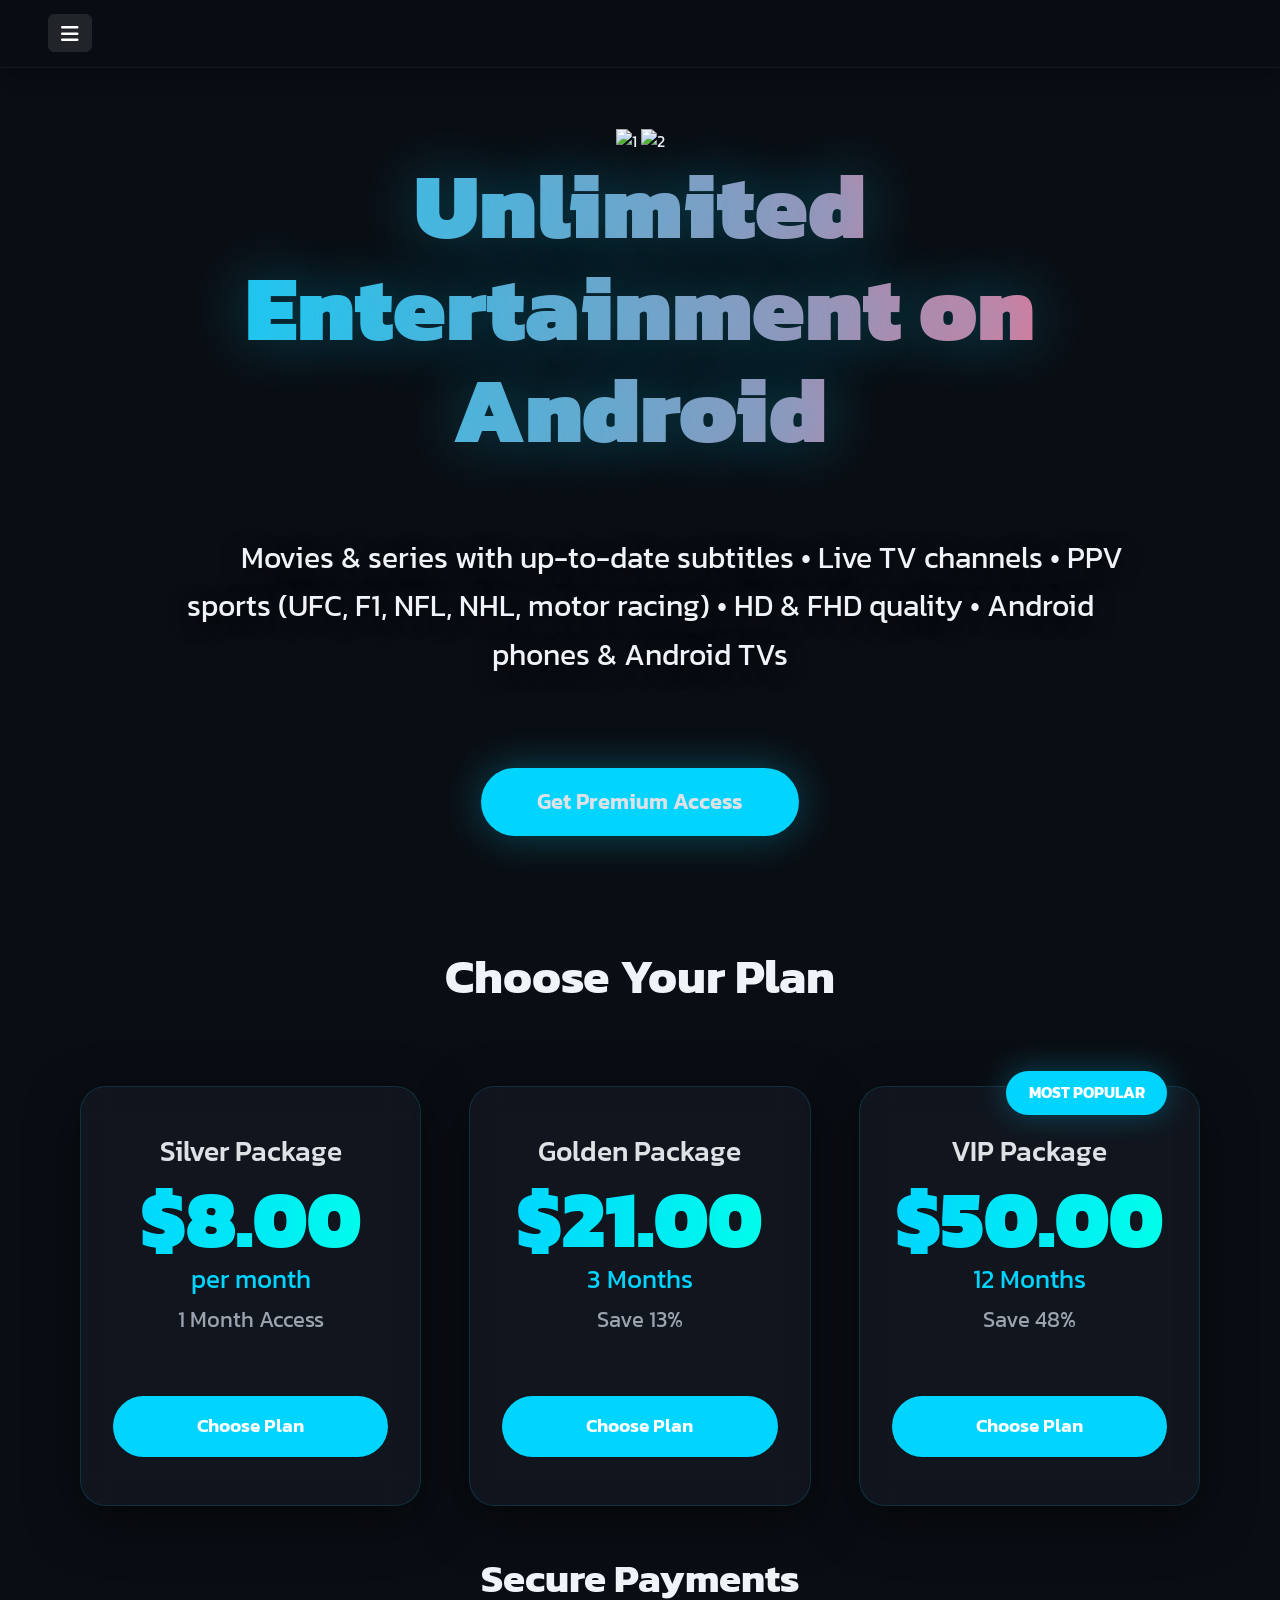
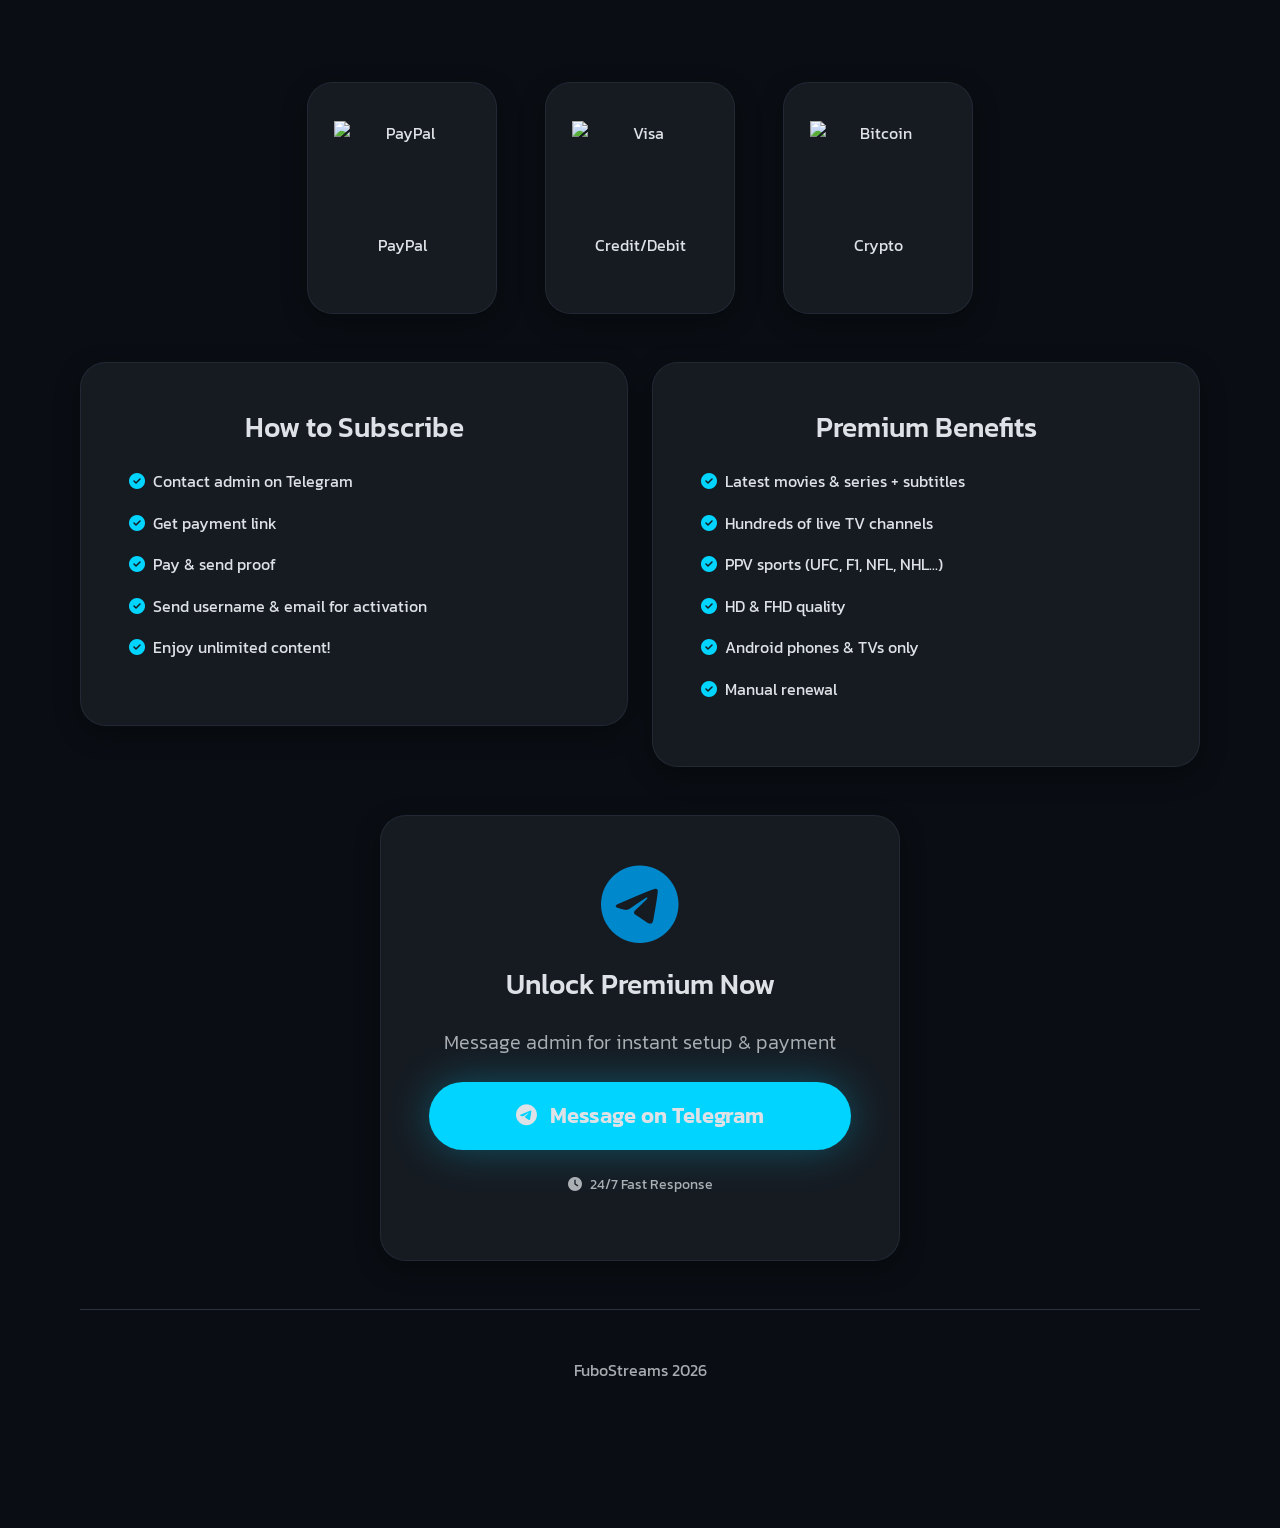
==== commit f0b23360: "Update styles and structure in index.html" ====
--- a/index.html
+++ b/index.html
@@ -10,11 +10,11 @@
   <link href="https://fonts.bunny.net/css?family=kanit:100,200,300,400,500,600,700,800,900" rel="stylesheet"> 
   <link rel="stylesheet" href="https://cdnjs.cloudflare.com/ajax/libs/bootstrap/5.3.1/css/bootstrap.min.css" integrity="sha512-Z/def5z5u2aR89OuzYcxmDJ0Bnd5V1cKqBEbvLOiUNWdg9PQeXVvXLI90SE4QOHGlfLqUnDNVAYyZi8UwUTmWQ==" crossorigin="anonymous" referrerpolicy="no-referrer" />
   <link rel="stylesheet" href="https://cdnjs.cloudflare.com/ajax/libs/font-awesome/6.4.0/css/all.min.css" integrity="sha512-iecdLmaskl7CVkqkXNQ/ZH/XLlvWZOJyj7Yy7tcenmpD1ypASozpmT/E0iPtmFIB46ZmdtAc9eNBvH0H/ZpiBw==" crossorigin="anonymous" referrerpolicy="no-referrer" />
-  <link rel="stylesheet" href="/assets/css/main.css?v=39">
+  <link rel="stylesheet" href="/assets/css/main.css?v=41">
   <style>
     :root {
       --bg: #0a0e14;
-      --card-bg: rgba(20, 25, 35, 0.65);
+      --card-bg: rgba(20, 25, 35, 0.7);
       --text: #f0f4f8;
       --muted: #a0b0c0;
       --accent: #00d4ff;
@@ -24,12 +24,23 @@
       --transition: all 0.45s cubic-bezier(0.16, 1, 0.3, 1);
     }
 
+    [data-bs-theme="light"] {
+      --bg: #f8f9fa;
+      --card-bg: rgba(255, 255, 255, 0.9);
+      --text: #1a2533;
+      --muted: #5a6b80;
+      --accent: #0066cc;
+      --accent-glow: rgba(0, 102, 204, 0.2);
+      --glass: rgba(0, 0, 0, 0.03);
+    }
+
     body {
       background: var(--bg);
       color: var(--text);
       font-family: 'Kanit', sans-serif;
       margin: 0;
       overflow-x: hidden;
+      transition: background 0.6s ease;
     }
 
     .top-bar {
@@ -43,8 +54,7 @@
       background: rgba(10, 14, 20, 0.96);
       backdrop-filter: blur(16px);
       border-right: none;
-      width: clamp(240px, 65vw, 280px) !important; /* smaller & responsive */
-      max-width: 280px;
+      width: clamp(240px, 60vw, 280px) !important;
     }
 
     .nav-link {
@@ -52,115 +62,106 @@
       padding: 1rem 1.4rem !important;
       border-radius: 12px;
       transition: var(--transition);
-      font-size: 1.15rem;
     }
 
     .nav-link:hover {
       background: var(--glass);
       color: white !important;
       transform: translateX(8px);
-      box-shadow: 0 0 20px var(--accent-glow);
-    }
-
-    .nav-link.active {
-      background: rgba(0,212,255,0.15);
-      color: var(--accent) !important;
-      font-weight: 600;
-      border-left: 4px solid var(--accent);
     }
 
     .main-content {
-      padding: 2rem 1rem 5rem; /* reduced top padding to let hero sit closer */
+      padding: 2rem 1rem 5rem;
     }
 
     .container {
-      max-width: 1600px; /* wider on big screens (PC/TV) */
+      max-width: 1600px;
       padding: 0 clamp(1rem, 5vw, 4rem);
     }
 
-    /* Hero – now full-width, falls slightly under top bar */
+    /* Hero section – fixed, no overlap, slideshow behind heading only */
     .hero-section {
       position: relative;
-      min-height: 70vh;
+      min-height: 50vh;
       display: flex;
-      align-items: center;
+      flex-direction: column;
+      justify-content: center;
       text-align: center;
-      overflow: hidden;
-      margin-top: -4rem; /* slight overlap under top bar */
-      padding-top: 6rem; /* compensate for negative margin */
-    }
-
-    .hero-bg {
+      padding: 6rem 1rem 4rem;
+    }
+
+    .hero-slides {
       position: absolute;
       inset: 0;
       z-index: -2;
     }
 
-    .hero-bg img {
+    .hero-slides img {
       position: absolute;
       inset: 0;
       width: 100%;
       height: 100%;
-      object-fit: contain; /* keeps original ratio, no stretch */
+      object-fit: contain; /* no stretch, original ratio */
       object-position: center;
       opacity: 0;
       transition: opacity 2s ease-in-out;
     }
 
-    .hero-bg img.active {
-      opacity: 0.88; /* brighter slideshow */
+    .hero-slides img.active {
+      opacity: 0.85; /* brighter */
     }
 
     .hero-overlay {
       position: absolute;
       inset: 0;
-      background: linear-gradient(to bottom, rgba(10,14,20,0.65), rgba(10,14,20,0.85)); /* brighter/less dark */
+      background: linear-gradient(to bottom, rgba(10,14,20,0.65), rgba(10,14,20,0.85));
       z-index: -1;
     }
 
     .hero-title {
-      font-size: clamp(3.8rem, 12vw, 8rem);
+      font-size: clamp(3.5rem, 11vw, 7rem);
       font-weight: 900;
       background: linear-gradient(90deg, var(--accent), #00ffea);
       -webkit-background-clip: text;
       -webkit-text-fill-color: transparent;
       text-shadow: 0 0 60px var(--accent-glow);
-      margin-bottom: 1.2rem;
-      line-height: 1;
+      margin-bottom: 1.5rem;
+      line-height: 1.1;
     }
 
     .hero-lead {
-      font-size: clamp(1.4rem, 5vw, 2.1rem);
+      font-size: clamp(1.3rem, 4.5vw, 1.9rem);
       color: var(--text);
-      max-width: 1100px;
-      margin: 0 auto 2.8rem;
+      max-width: 1000px;
+      margin: 0 auto 2.5rem;
       text-shadow: 0 4px 20px rgba(0,0,0,0.8);
-      white-space: pre-wrap; /* prevents cut-off words */
-      word-break: break-word;
+      white-space: pre-wrap;
+      word-wrap: break-word;
+      hyphens: auto;
     }
 
     .btn-glow {
       background: var(--accent);
       border: none;
       border-radius: 50px;
-      padding: 1.2rem 4rem;
-      font-size: 1.4rem;
+      padding: 1.1rem 3.5rem;
+      font-size: 1.35rem;
       font-weight: 600;
-      box-shadow: 0 0 50px var(--accent-glow);
+      box-shadow: 0 0 40px var(--accent-glow);
       transition: var(--transition);
     }
 
     .btn-glow:hover {
-      transform: translateY(-10px) scale(1.08);
-      box-shadow: 0 0 100px var(--accent-glow);
-    }
-
-    /* Pricing cards – cool & spacious */
+      transform: translateY(-8px);
+      box-shadow: 0 0 80px var(--accent-glow);
+    }
+
+    /* Pricing cards */
     .pricing-plans {
       display: grid;
       grid-template-columns: repeat(auto-fit, minmax(340px, 1fr));
-      gap: 3.5rem;
-      margin: 6rem 0;
+      gap: 3rem;
+      margin: 5rem 0;
     }
 
     .plan {
@@ -168,66 +169,46 @@
       backdrop-filter: blur(16px);
       border: 1px solid rgba(0,212,255,0.15);
       border-radius: var(--radius);
-      padding: 3.5rem 2.5rem;
+      padding: 3rem 2rem;
       text-align: center;
-      box-shadow: 0 20px 60px rgba(0,0,0,0.6);
+      box-shadow: 0 15px 50px rgba(0,0,0,0.6);
       transition: var(--transition);
-      position: relative;
     }
 
     .plan:hover {
-      transform: translateY(-20px);
-      box-shadow: 0 40px 120px var(--accent-glow);
-      border-color: var(--accent);
-    }
-
-    .plan h3 {
-      font-size: 2.4rem;
-      margin-bottom: 2rem;
+      transform: translateY(-16px);
+      box-shadow: 0 30px 100px var(--accent-glow);
     }
 
     .price {
-      font-size: 5.5rem;
+      font-size: 5rem;
       font-weight: 900;
       background: linear-gradient(90deg, var(--accent), #00ffea);
       -webkit-background-clip: text;
       -webkit-text-fill-color: transparent;
-      line-height: 1;
       margin: 0;
-    }
-
-    .price-unit {
-      font-size: 2rem;
-      color: var(--accent);
-      margin: 0.8rem 0 1.5rem;
-    }
-
-    .duration {
-      font-size: 1.5rem;
-      color: var(--muted);
-      margin-bottom: 3rem;
     }
 
     .live-badge {
       position: absolute;
-      top: -18px;
+      top: -16px;
       right: 2rem;
       background: var(--accent);
       color: white;
-      padding: 0.7rem 1.5rem;
+      padding: 0.6rem 1.4rem;
       border-radius: 50px;
-      font-size: 1.1rem;
+      font-size: 1rem;
       font-weight: 700;
-      box-shadow: 0 0 40px var(--accent-glow);
-    }
-
-    /* Secure Payments */
+      box-shadow: 0 0 30px var(--accent-glow);
+    }
+
+    /* Payments & other sections */
     .payment-methods {
       display: flex;
       justify-content: center;
       flex-wrap: wrap;
-      gap: 3.5rem;
-      margin: 6rem 0;
+      gap: 3rem;
+      margin: 5rem 0;
     }
 
     .method {
@@ -237,55 +218,12 @@
       border-radius: var(--radius);
       width: 240px;
       padding: 3rem 2rem;
-      text-align: center;
       transition: var(--transition);
     }
 
     .method:hover {
-      transform: translateY(-16px);
-      box-shadow: 0 30px 90px var(--accent-glow);
-    }
-
-    .method img {
-      height: 90px;
-      margin-bottom: 1.8rem;
-    }
-
-    .method p {
-      font-size: 1.4rem;
-      font-weight: 500;
-    }
-
-    /* Footer */
-    footer {
-      border-top: 1px solid rgba(255,255,255,0.08);
-      padding: 5rem 0 3rem;
-      color: var(--muted);
-      text-align: center;
-    }
-
-    /* Big screens (PC/TV) */
-    @media (min-width: 1200px) {
-      .hero-section {
-        min-height: 90vh;
-        padding-top: 8rem;
-      }
-
-      .hero-title {
-        font-size: 9rem;
-      }
-
-      .pricing-plans {
-        gap: 4rem;
-      }
-
-      .plan {
-        padding: 4rem 3rem;
-      }
-
-      .price {
-        font-size: 7rem;
-      }
+      transform: translateY(-12px);
+      box-shadow: 0 20px 60px var(--accent-glow);
     }
   </style>
 </head>
@@ -328,7 +266,7 @@
 
   <div class="container-fluid main-content">
     <div class="container">
-      <!-- Hero section – full top placement, slideshow only behind heading -->
+      <!-- Hero section – fixed, no overlap, slideshow behind heading only -->
       <section class="hero-section">
         <div class="hero-bg">
           <img src="https://deadline.com/wp-content/uploads/2021/01/fuboTV-_Platform-Image_Oct-2020.jpg" alt="1" class="active">
@@ -435,7 +373,7 @@
 
   <script src="https://cdn.jsdelivr.net/npm/bootstrap@5.3.1/dist/js/bootstrap.bundle.min.js"></script>
   <script>
-    // Theme toggle
+    // Theme toggle - full site switch
     const html = document.documentElement;
     const toggle = document.getElementById('themeToggle');
     let theme = localStorage.getItem('theme') || 'dark';
@@ -447,6 +385,8 @@
       html.setAttribute('data-bs-theme', theme);
       localStorage.setItem('theme', theme);
       toggle.innerHTML = theme === 'dark' ? '<i class="fas fa-moon"></i>' : '<i class="fas fa-sun"></i>';
+      // Force refresh styles if needed
+      document.body.style.background = ''; // trigger repaint
     });
 
     // Slideshow
@@ -458,7 +398,7 @@
       slides[idx].classList.add('active');
     }, 6000);
 
-    // Sidebar close on outside tap
+    // Sidebar close
     const offcanvas = document.getElementById('sidebarMenu');
     document.addEventListener('click', e => {
       if (offcanvas.classList.contains('show') && !offcanvas.contains(e.target) && !document.querySelector('[data-bs-toggle="offcanvas"]').contains(e.target)) {
@@ -467,4 +407,4 @@
     });
   </script>
 </body>
-            </html>
+  </html>
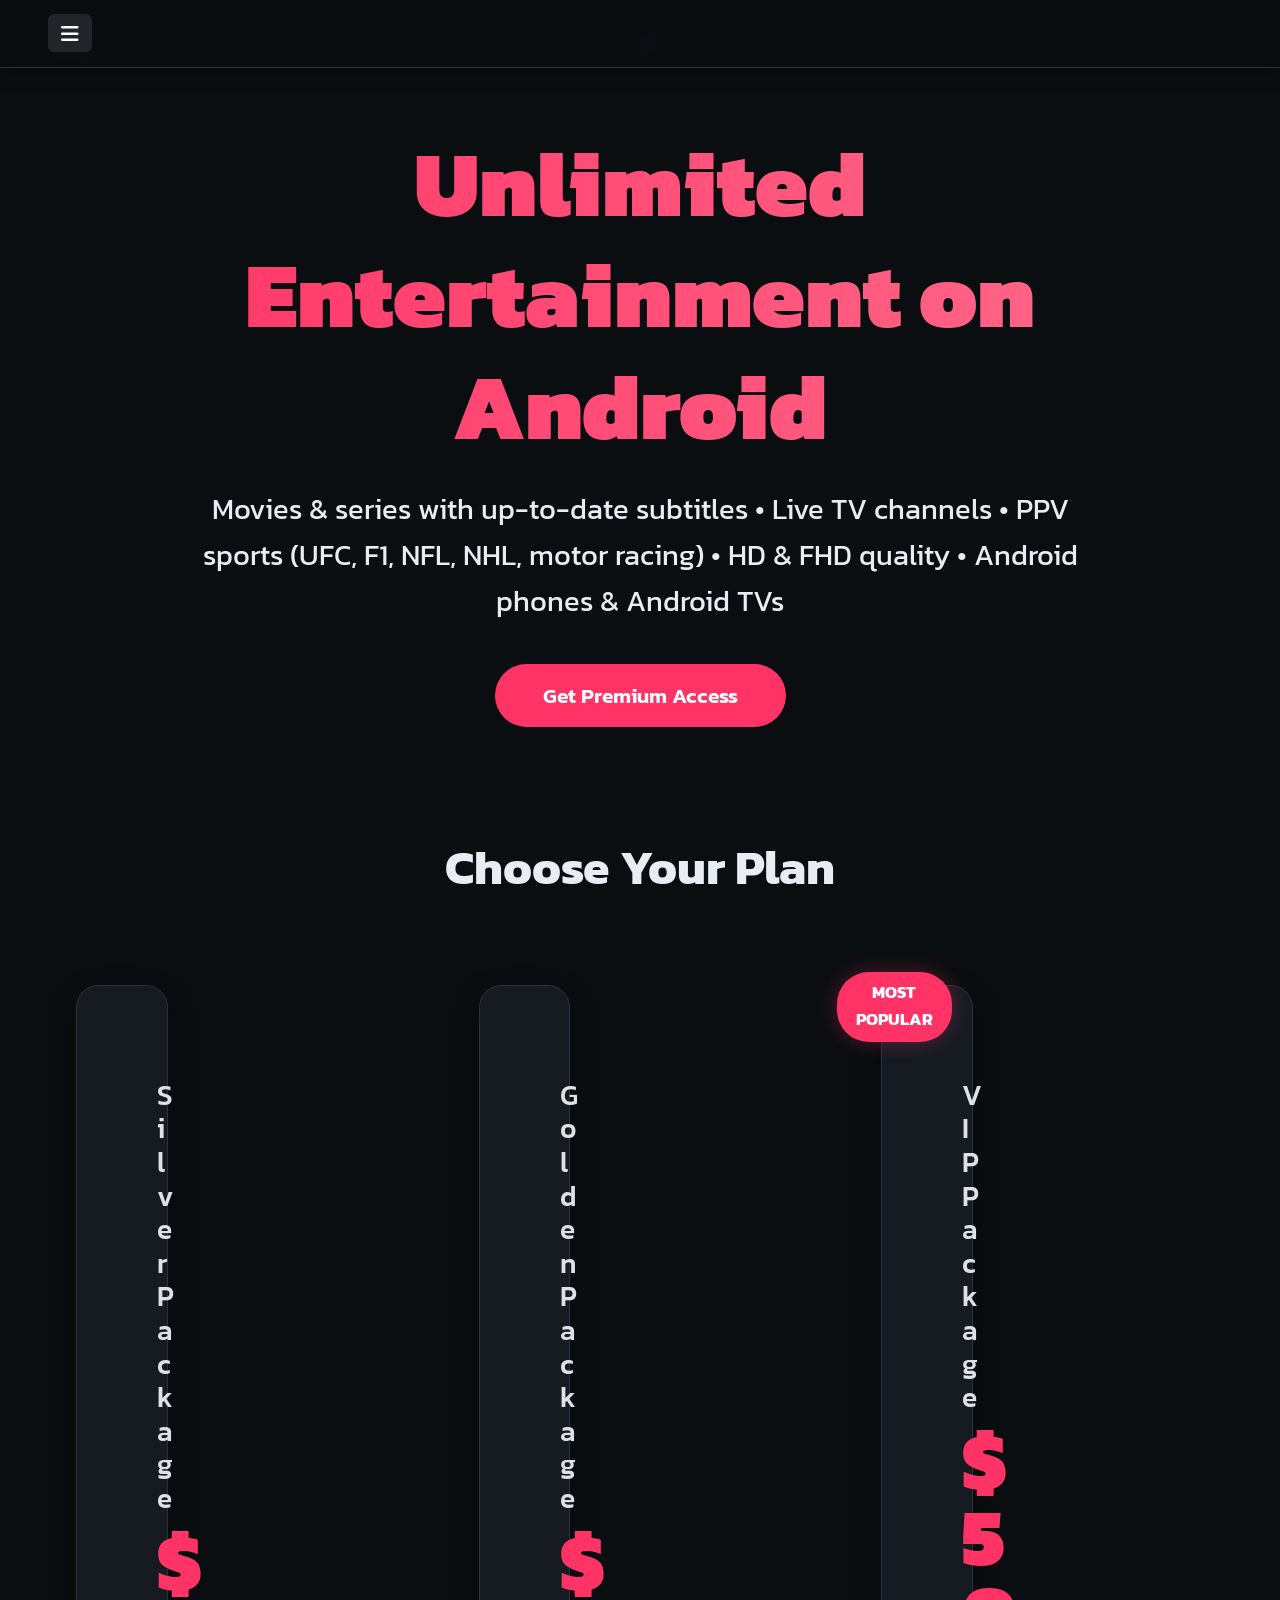
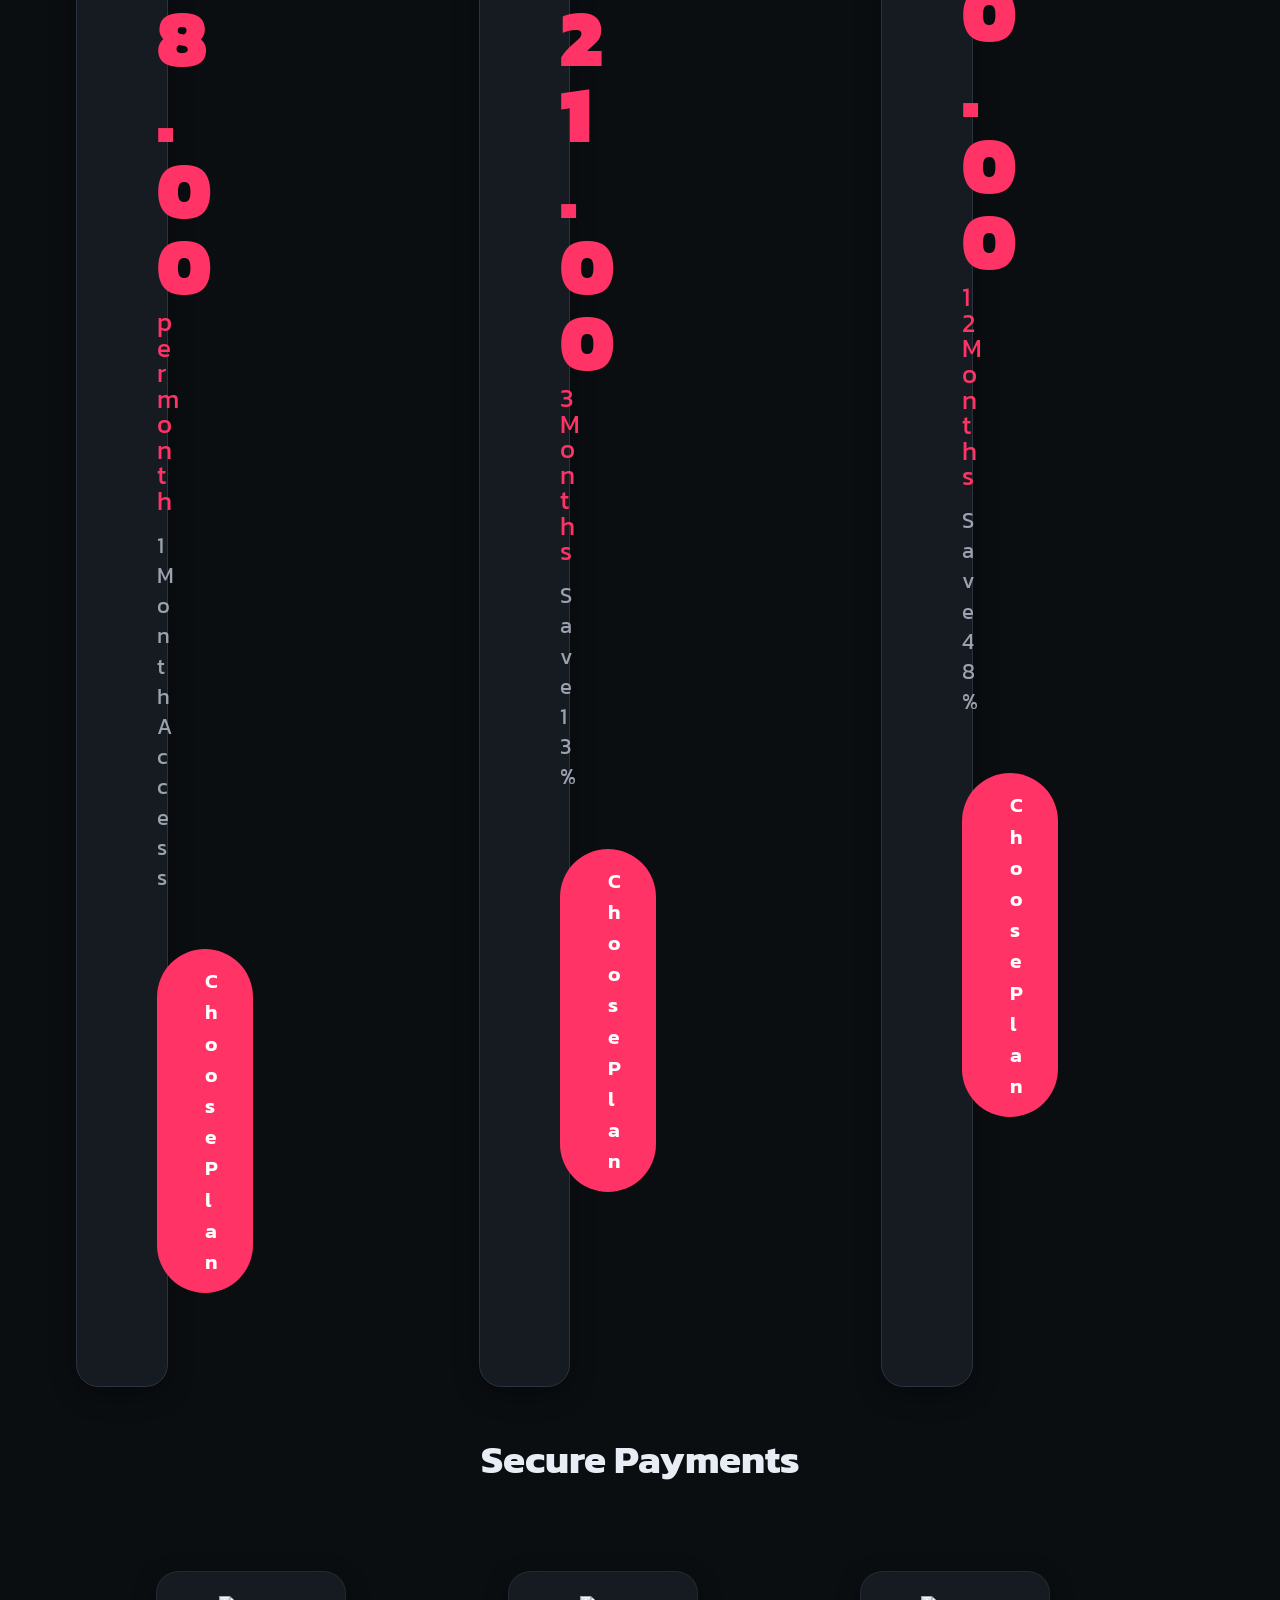
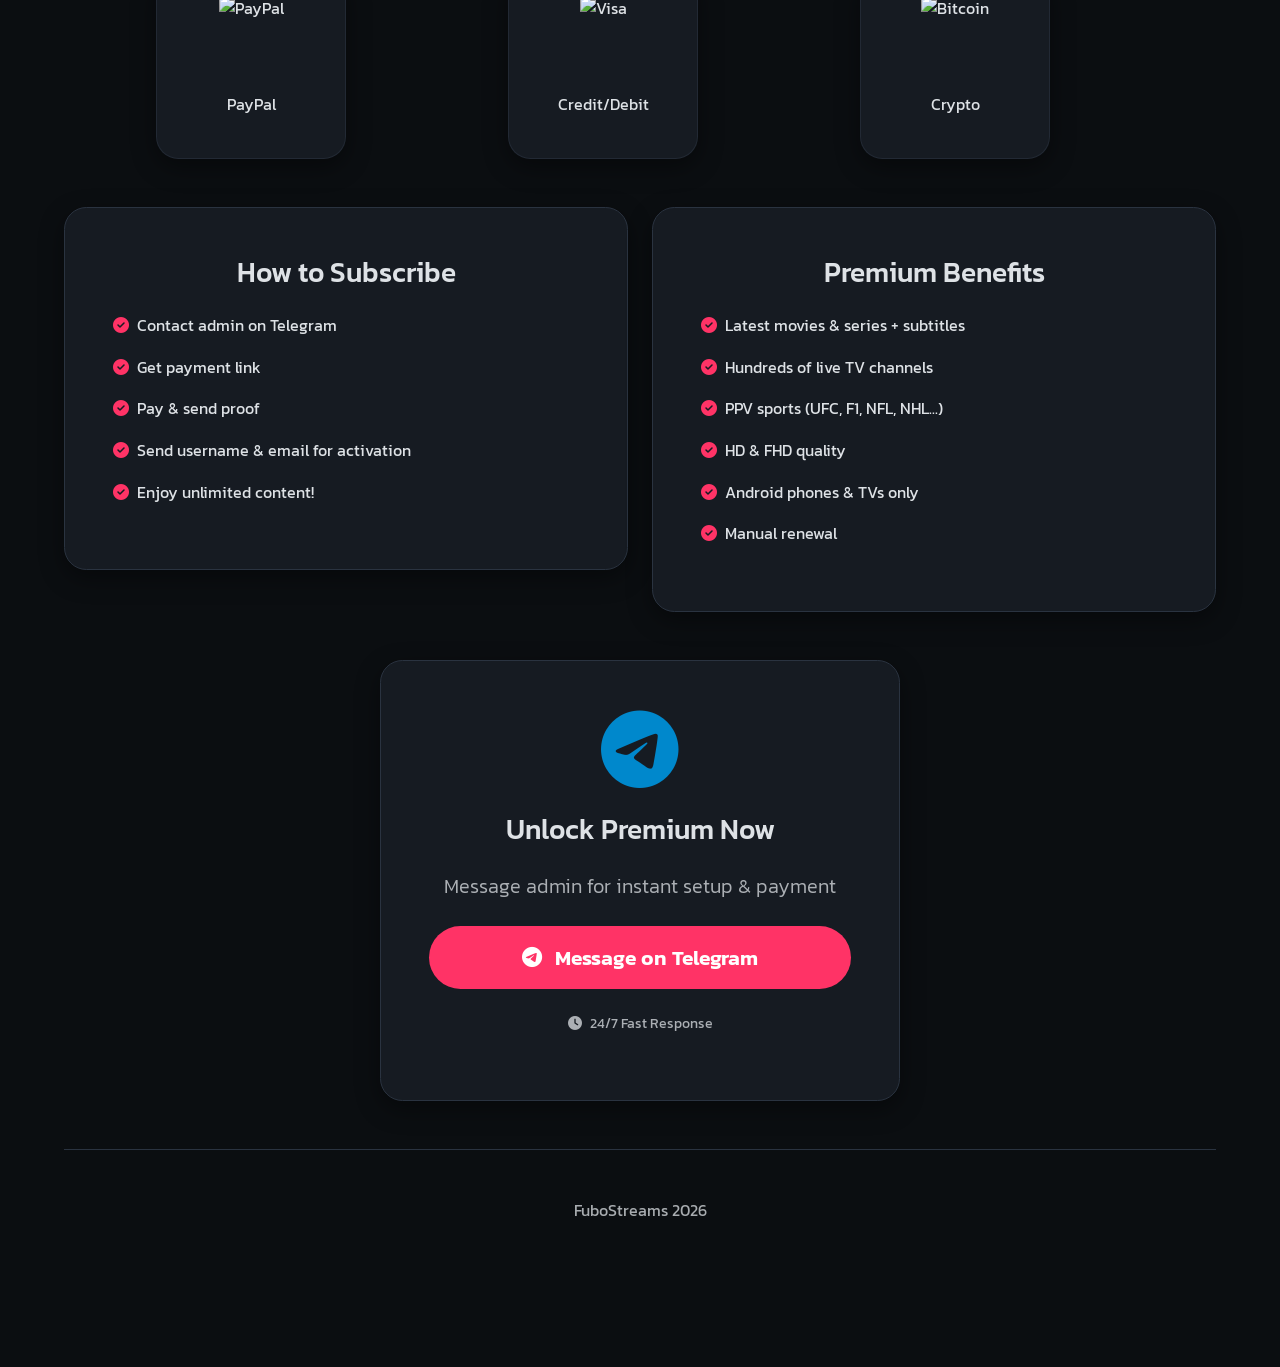
==== commit ba8d3694: "Update index.html" ====
--- a/index.html
+++ b/index.html
@@ -8,223 +8,30 @@
   <meta name="keywords" content="fubostreams, premium app, android streaming, movies, series, live tv, ppv sports, ufc, f1, nfl, nhl">
   <link rel="preconnect" href="https://fonts.bunny.net" crossorigin>
   <link href="https://fonts.bunny.net/css?family=kanit:100,200,300,400,500,600,700,800,900" rel="stylesheet"> 
-  <link rel="stylesheet" href="https://cdnjs.cloudflare.com/ajax/libs/bootstrap/5.3.1/css/bootstrap.min.css" integrity="sha512-Z/def5z5u2aR89OuzYcxmDJ0Bnd5V1cKqBEbvLOiUNWdg9PQeXVvXLI90SE4QOHGlfLqUnDNVAYyZi8UwUTmWQ==" crossorigin="anonymous" referrerpolicy="no-referrer" />
-  <link rel="stylesheet" href="https://cdnjs.cloudflare.com/ajax/libs/font-awesome/6.4.0/css/all.min.css" integrity="sha512-iecdLmaskl7CVkqkXNQ/ZH/XLlvWZOJyj7Yy7tcenmpD1ypASozpmT/E0iPtmFIB46ZmdtAc9eNBvH0H/ZpiBw==" crossorigin="anonymous" referrerpolicy="no-referrer" />
-  <link rel="stylesheet" href="/assets/css/main.css?v=41">
+  <link rel="stylesheet" href="https://cdnjs.cloudflare.com/ajax/libs/bootstrap/5.3.1/css/bootstrap.min.css">
+  <link rel="stylesheet" href="https://cdnjs.cloudflare.com/ajax/libs/font-awesome/6.4.0/css/all.min.css">
+  <link rel="stylesheet" href="/assets/css/main.css?v=42">
   <style>
-    :root {
-      --bg: #0a0e14;
-      --card-bg: rgba(20, 25, 35, 0.7);
-      --text: #f0f4f8;
-      --muted: #a0b0c0;
-      --accent: #00d4ff;
-      --accent-glow: rgba(0, 212, 255, 0.3);
-      --glass: rgba(255, 255, 255, 0.06);
-      --radius: 1.6rem;
-      --transition: all 0.45s cubic-bezier(0.16, 1, 0.3, 1);
-    }
-
-    [data-bs-theme="light"] {
-      --bg: #f8f9fa;
-      --card-bg: rgba(255, 255, 255, 0.9);
-      --text: #1a2533;
-      --muted: #5a6b80;
-      --accent: #0066cc;
-      --accent-glow: rgba(0, 102, 204, 0.2);
-      --glass: rgba(0, 0, 0, 0.03);
-    }
-
-    body {
-      background: var(--bg);
-      color: var(--text);
-      font-family: 'Kanit', sans-serif;
-      margin: 0;
-      overflow-x: hidden;
-      transition: background 0.6s ease;
-    }
-
-    .top-bar {
-      background: rgba(10, 14, 20, 0.92);
-      backdrop-filter: blur(16px);
-      border-bottom: 1px solid rgba(255,255,255,0.05);
-      z-index: 1030;
-    }
-
-    .offcanvas {
-      background: rgba(10, 14, 20, 0.96);
-      backdrop-filter: blur(16px);
-      border-right: none;
-      width: clamp(240px, 60vw, 280px) !important;
-    }
-
-    .nav-link {
-      color: var(--muted) !important;
-      padding: 1rem 1.4rem !important;
-      border-radius: 12px;
-      transition: var(--transition);
-    }
-
-    .nav-link:hover {
-      background: var(--glass);
-      color: white !important;
-      transform: translateX(8px);
-    }
-
-    .main-content {
-      padding: 2rem 1rem 5rem;
-    }
-
-    .container {
-      max-width: 1600px;
-      padding: 0 clamp(1rem, 5vw, 4rem);
-    }
-
-    /* Hero section – fixed, no overlap, slideshow behind heading only */
-    .hero-section {
-      position: relative;
-      min-height: 50vh;
-      display: flex;
-      flex-direction: column;
-      justify-content: center;
-      text-align: center;
-      padding: 6rem 1rem 4rem;
-    }
-
-    .hero-slides {
-      position: absolute;
-      inset: 0;
-      z-index: -2;
-    }
-
-    .hero-slides img {
-      position: absolute;
-      inset: 0;
-      width: 100%;
-      height: 100%;
-      object-fit: contain; /* no stretch, original ratio */
-      object-position: center;
-      opacity: 0;
-      transition: opacity 2s ease-in-out;
-    }
-
-    .hero-slides img.active {
-      opacity: 0.85; /* brighter */
-    }
-
-    .hero-overlay {
-      position: absolute;
-      inset: 0;
-      background: linear-gradient(to bottom, rgba(10,14,20,0.65), rgba(10,14,20,0.85));
-      z-index: -1;
-    }
-
-    .hero-title {
-      font-size: clamp(3.5rem, 11vw, 7rem);
-      font-weight: 900;
-      background: linear-gradient(90deg, var(--accent), #00ffea);
-      -webkit-background-clip: text;
-      -webkit-text-fill-color: transparent;
-      text-shadow: 0 0 60px var(--accent-glow);
-      margin-bottom: 1.5rem;
-      line-height: 1.1;
-    }
-
-    .hero-lead {
-      font-size: clamp(1.3rem, 4.5vw, 1.9rem);
-      color: var(--text);
-      max-width: 1000px;
-      margin: 0 auto 2.5rem;
-      text-shadow: 0 4px 20px rgba(0,0,0,0.8);
-      white-space: pre-wrap;
-      word-wrap: break-word;
-      hyphens: auto;
-    }
-
-    .btn-glow {
-      background: var(--accent);
-      border: none;
-      border-radius: 50px;
-      padding: 1.1rem 3.5rem;
-      font-size: 1.35rem;
-      font-weight: 600;
-      box-shadow: 0 0 40px var(--accent-glow);
-      transition: var(--transition);
-    }
-
-    .btn-glow:hover {
-      transform: translateY(-8px);
-      box-shadow: 0 0 80px var(--accent-glow);
-    }
-
-    /* Pricing cards */
-    .pricing-plans {
-      display: grid;
-      grid-template-columns: repeat(auto-fit, minmax(340px, 1fr));
-      gap: 3rem;
-      margin: 5rem 0;
-    }
-
-    .plan {
-      background: var(--card-bg);
-      backdrop-filter: blur(16px);
-      border: 1px solid rgba(0,212,255,0.15);
-      border-radius: var(--radius);
-      padding: 3rem 2rem;
-      text-align: center;
-      box-shadow: 0 15px 50px rgba(0,0,0,0.6);
-      transition: var(--transition);
-    }
-
-    .plan:hover {
-      transform: translateY(-16px);
-      box-shadow: 0 30px 100px var(--accent-glow);
-    }
-
-    .price {
-      font-size: 5rem;
-      font-weight: 900;
-      background: linear-gradient(90deg, var(--accent), #00ffea);
-      -webkit-background-clip: text;
-      -webkit-text-fill-color: transparent;
-      margin: 0;
-    }
-
-    .live-badge {
-      position: absolute;
-      top: -16px;
-      right: 2rem;
-      background: var(--accent);
-      color: white;
-      padding: 0.6rem 1.4rem;
-      border-radius: 50px;
-      font-size: 1rem;
-      font-weight: 700;
-      box-shadow: 0 0 30px var(--accent-glow);
-    }
-
-    /* Payments & other sections */
-    .payment-methods {
-      display: flex;
-      justify-content: center;
-      flex-wrap: wrap;
-      gap: 3rem;
-      margin: 5rem 0;
-    }
-
-    .method {
-      background: var(--card-bg);
-      backdrop-filter: blur(12px);
-      border: 1px solid rgba(255,255,255,0.08);
-      border-radius: var(--radius);
-      width: 240px;
-      padding: 3rem 2rem;
-      transition: var(--transition);
-    }
-
-    .method:hover {
-      transform: translateY(-12px);
-      box-shadow: 0 20px 60px var(--accent-glow);
-    }
+    body { background: #0b0e11; color: #e8edf5; font-family: 'Kanit', sans-serif; margin: 0; }
+    .top-bar { background: rgba(11,14,17,0.95); backdrop-filter: blur(10px); border-bottom: 1px solid #2a3340; }
+    .hero-section { position: relative; min-height: 60vh; padding: 6rem 1rem 4rem; text-align: center; overflow: hidden; }
+    .hero-slides { position: absolute; inset: 0; z-index: -2; }
+    .hero-slides img { position: absolute; inset: 0; width: 100%; height: 100%; object-fit: cover; opacity: 0; transition: opacity 2s; }
+    .hero-slides img.active { opacity: 0.9; }
+    .hero-overlay { position: absolute; inset: 0; background: rgba(11,14,17,0.6); z-index: -1; }
+    .hero-title { font-size: clamp(3rem, 10vw, 6rem); font-weight: 900; margin-bottom: 1.5rem; }
+    .hero-lead { font-size: clamp(1.3rem, 4.5vw, 1.8rem); max-width: 900px; margin: 0 auto 2.5rem; }
+    .btn-danger { background: #ff3366; border: none; padding: 1rem 3rem; font-size: 1.3rem; }
+    .main-content { padding: 2rem 1rem 5rem; }
+    .container { max-width: 1400px; }
+    .offcanvas { background: #0f1318; width: 280px !important; }
+    .nav-link { color: #c0c4cc !important; padding: 1.2rem 1.6rem !important; }
+    .nav-link:hover { background: rgba(255,51,102,0.1); color: white !important; transform: translateX(8px); }
+    .card { background: #161b22; border: 1px solid #2a3340; border-radius: 1.4rem; box-shadow: 0 8px 24px rgba(0,0,0,0.4); transition: all 0.35s; }
+    .card:hover { transform: translateY(-12px); box-shadow: 0 16px 48px rgba(255,51,102,0.18); }
+    .price { font-size: 5rem; font-weight: 900; color: #ff3366; }
+    .live-badge { background: #ff3366; color: white; padding: 0.5rem 1.2rem; border-radius: 2rem; font-weight: 700; position: absolute; top: -14px; right: 20px; box-shadow: 0 0 20px rgba(255,51,102,0.3); }
+    footer { border-top: 1px solid #2a3340; padding: 3rem 0; text-align: center; color: #9ca3af; }
   </style>
 </head>
 <body>
@@ -266,9 +73,9 @@
 
   <div class="container-fluid main-content">
     <div class="container">
-      <!-- Hero section – fixed, no overlap, slideshow behind heading only -->
+      <!-- Hero section – slideshow only behind heading, no overlap -->
       <section class="hero-section">
-        <div class="hero-bg">
+        <div class="hero-slides">
           <img src="https://deadline.com/wp-content/uploads/2021/01/fuboTV-_Platform-Image_Oct-2020.jpg" alt="1" class="active">
           <img src="https://platform.theverge.com/wp-content/uploads/sites/2/chorus/uploads/chorus_asset/file/20051474/fubo.jpg?quality=90&strip=all&crop=0,0,100,100" alt="2">
         </div>
@@ -279,64 +86,81 @@
           <p class="hero-lead">
             Movies & series with up-to-date subtitles • Live TV channels • PPV sports (UFC, F1, NFL, NHL, motor racing) • HD & FHD quality • Android phones & Android TVs
           </p>
-          <a href="#pricing" class="btn btn-glow">Get Premium Access</a>
+          <a href="#pricing" class="btn btn-danger btn-lg">Get Premium Access</a>
         </div>
       </section>
 
-      <h2 id="pricing" class="text-center display-5 fw-bold mb-5 mt-5">Choose Your Plan</h2>
-      <div class="pricing-plans mb-5">
-        <div class="card plan">
-          <h3>Silver Package</h3>
-          <div class="price">$8.00</div>
-          <div class="price-unit">per month</div>
-          <p class="duration mt-2">1 Month Access</p>
-          <a href="#admin" class="btn btn-danger mt-4 w-100">Choose Plan</a>
-        </div>
-
-        <div class="card plan">
-          <h3>Golden Package</h3>
-          <div class="price">$21.00</div>
-          <div class="price-unit">3 Months</div>
-          <p class="duration mt-2">Save 13%</p>
-          <a href="#admin" class="btn btn-danger mt-4 w-100">Choose Plan</a>
-        </div>
-
-        <div class="card plan position-relative">
-          <span class="live-badge">MOST POPULAR</span>
-          <h3>VIP Package</h3>
-          <div class="price">$50.00</div>
-          <div class="price-unit">12 Months</div>
-          <p class="duration mt-2">Save 48%</p>
-          <a href="#admin" class="btn btn-danger mt-4 w-100">Choose Plan</a>
-        </div>
-      </div>
-
-      <h2 class="text-center display-6 fw-bold mb-5">Secure Payments</h2>
-      <div class="payment-methods mb-5">
-        <div class="card method">
-          <img src="https://upload.wikimedia.org/wikipedia/commons/b/b5/PayPal.svg" alt="PayPal">
-          <p>PayPal</p>
-        </div>
-        <div class="card method">
-          <img src="https://upload.wikimedia.org/wikipedia/commons/5/5e/Visa_Inc._logo.svg" alt="Visa">
-          <p>Credit/Debit</p>
-        </div>
-        <div class="card method">
-          <img src="https://upload.wikimedia.org/wikipedia/commons/4/46/Bitcoin.svg" alt="Bitcoin">
-          <p>Crypto</p>
-        </div>
-      </div>
-
+      <h2 id="pricing" class="text-center display-5 fw-bold my-5">Choose Your Plan</h2>
+      <div class="pricing-plans row g-4 mb-5">
+        <div class="col-md-4">
+          <div class="card plan h-100">
+            <div class="card-body text-center p-5">
+              <h3>Silver Package</h3>
+              <div class="price">$8.00</div>
+              <div class="price-unit">per month</div>
+              <p class="duration mt-3">1 Month Access</p>
+              <a href="#admin" class="btn btn-danger mt-4 w-100">Choose Plan</a>
+            </div>
+          </div>
+        </div>
+        <div class="col-md-4">
+          <div class="card plan h-100">
+            <div class="card-body text-center p-5">
+              <h3>Golden Package</h3>
+              <div class="price">$21.00</div>
+              <div class="price-unit">3 Months</div>
+              <p class="duration mt-3">Save 13%</p>
+              <a href="#admin" class="btn btn-danger mt-4 w-100">Choose Plan</a>
+            </div>
+          </div>
+        </div>
+        <div class="col-md-4">
+          <div class="card plan h-100 position-relative">
+            <span class="live-badge">MOST POPULAR</span>
+            <div class="card-body text-center p-5">
+              <h3>VIP Package</h3>
+              <div class="price">$50.00</div>
+              <div class="price-unit">12 Months</div>
+              <p class="duration mt-3">Save 48%</p>
+              <a href="#admin" class="btn btn-danger mt-4 w-100">Choose Plan</a>
+            </div>
+          </div>
+        </div>
+      </div>
+
+      <h2 class="text-center display-6 fw-bold my-5">Secure Payments</h2>
+      <div class="payment-methods row g-4 mb-5 justify-content-center">
+        <div class="col-6 col-md-4 col-lg-3">
+          <div class="card method text-center p-4">
+            <img src="https://upload.wikimedia.org/wikipedia/commons/b/b5/PayPal.svg" alt="PayPal" class="mx-auto d-block mb-3" style="height:80px;">
+            <p>PayPal</p>
+          </div>
+        </div>
+        <div class="col-6 col-md-4 col-lg-3">
+          <div class="card method text-center p-4">
+            <img src="https://upload.wikimedia.org/wikipedia/commons/5/5e/Visa_Inc._logo.svg" alt="Visa" class="mx-auto d-block mb-3" style="height:80px;">
+            <p>Credit/Debit</p>
+          </div>
+        </div>
+        <div class="col-6 col-md-4 col-lg-3">
+          <div class="card method text-center p-4">
+            <img src="https://upload.wikimedia.org/wikipedia/commons/4/46/Bitcoin.svg" alt="Bitcoin" class="mx-auto d-block mb-3" style="height:80px;">
+            <p>Crypto</p>
+          </div>
+        </div>
+      </div>
+
+      <!-- Rest of the sections (info, admin, footer) remain the same as your original -->
       <div class="row info-section mb-5">
         <div class="col-lg-6 mb-4">
           <div class="card p-5">
             <h3 class="text-center mb-4">How to Subscribe</h3>
             <ul class="list-unstyled">
-              <li class="mb-3"><i class="fas fa-check-circle me-2" style="color:var(--accent);"></i>Contact admin on Telegram</li>
-              <li class="mb-3"><i class="fas fa-check-circle me-2" style="color:var(--accent);"></i>Get payment link</li>
-              <li class="mb-3"><i class="fas fa-check-circle me-2" style="color:var(--accent);"></i>Pay & send proof</li>
-              <li class="mb-3"><i class="fas fa-check-circle me-2" style="color:var(--accent);"></i>Send username & email for activation</li>
-              <li><i class="fas fa-check-circle me-2" style="color:var(--accent);"></i>Enjoy unlimited content!</li>
+              <li class="mb-3"><i class="fas fa-check-circle me-2" style="color:#ff3366;"></i>Contact admin on Telegram</li>
+              <li class="mb-3"><i class="fas fa-check-circle me-2" style="color:#ff3366;"></i>Get payment link</li>
+              <li class="mb-3"><i class="fas fa-check-circle me-2" style="color:#ff3366;"></i>Pay & send proof</li>
+              <li class="mb-3"><i class="fas fa-check-circle me-2" style="color:#ff3366;"></i>Send username & email for activation</li>
+              <li><i class="fas fa-check-circle me-2" style="color:#ff3366;"></i>Enjoy unlimited content!</li>
             </ul>
           </div>
         </div>
@@ -344,12 +168,12 @@
           <div class="card p-5">
             <h3 class="text-center mb-4">Premium Benefits</h3>
             <ul class="list-unstyled">
-              <li class="mb-3"><i class="fas fa-check-circle me-2" style="color:var(--accent);"></i>Latest movies & series + subtitles</li>
-              <li class="mb-3"><i class="fas fa-check-circle me-2" style="color:var(--accent);"></i>Hundreds of live TV channels</li>
-              <li class="mb-3"><i class="fas fa-check-circle me-2" style="color:var(--accent);"></i>PPV sports (UFC, F1, NFL, NHL...)</li>
-              <li class="mb-3"><i class="fas fa-check-circle me-2" style="color:var(--accent);"></i>HD & FHD quality</li>
-              <li class="mb-3"><i class="fas fa-check-circle me-2" style="color:var(--accent);"></i>Android phones & TVs only</li>
-              <li><i class="fas fa-check-circle me-2" style="color:var(--accent);"></i>Manual renewal</li>
+              <li class="mb-3"><i class="fas fa-check-circle me-2" style="color:#ff3366;"></i>Latest movies & series + subtitles</li>
+              <li class="mb-3"><i class="fas fa-check-circle me-2" style="color:#ff3366;"></i>Hundreds of live TV channels</li>
+              <li class="mb-3"><i class="fas fa-check-circle me-2" style="color:#ff3366;"></i>PPV sports (UFC, F1, NFL, NHL...)</li>
+              <li class="mb-3"><i class="fas fa-check-circle me-2" style="color:#ff3366;"></i>HD & FHD quality</li>
+              <li class="mb-3"><i class="fas fa-check-circle me-2" style="color:#ff3366;"></i>Android phones & TVs only</li>
+              <li><i class="fas fa-check-circle me-2" style="color:#ff3366;"></i>Manual renewal</li>
             </ul>
           </div>
         </div>
@@ -359,7 +183,7 @@
         <i class="fab fa-telegram-plane fa-5x mb-4" style="color: #0088cc;"></i>
         <h3 class="mb-4">Unlock Premium Now</h3>
         <p class="lead mb-4 text-muted">Message admin for instant setup & payment</p>
-        <a href="https://t.me/iniccur1" class="btn btn-glow btn-lg px-5" target="_blank">
+        <a href="https://t.me/iniccur1" class="btn btn-danger btn-lg px-5" target="_blank">
           <i class="fab fa-telegram me-2"></i> Message on Telegram
         </a>
         <p class="mt-4 text-muted small"><i class="fas fa-clock me-2"></i>24/7 Fast Response</p>
@@ -373,7 +197,7 @@
 
   <script src="https://cdn.jsdelivr.net/npm/bootstrap@5.3.1/dist/js/bootstrap.bundle.min.js"></script>
   <script>
-    // Theme toggle - full site switch
+    // Theme toggle - now fully functional
     const html = document.documentElement;
     const toggle = document.getElementById('themeToggle');
     let theme = localStorage.getItem('theme') || 'dark';
@@ -385,26 +209,32 @@
       html.setAttribute('data-bs-theme', theme);
       localStorage.setItem('theme', theme);
       toggle.innerHTML = theme === 'dark' ? '<i class="fas fa-moon"></i>' : '<i class="fas fa-sun"></i>';
-      // Force refresh styles if needed
-      document.body.style.background = ''; // trigger repaint
+      // Force style update
+      document.body.classList.add('theme-change');
+      setTimeout(() => document.body.classList.remove('theme-change'), 100);
     });
 
-    // Slideshow
+    // Slideshow - fixed and working
     const slides = document.querySelectorAll('.hero-slides img');
-    let idx = 0;
-    setInterval(() => {
-      slides[idx].classList.remove('active');
-      idx = (idx + 1) % slides.length;
-      slides[idx].classList.add('active');
-    }, 6000);
-
-    // Sidebar close
-    const offcanvas = document.getElementById('sidebarMenu');
-    document.addEventListener('click', e => {
-      if (offcanvas.classList.contains('show') && !offcanvas.contains(e.target) && !document.querySelector('[data-bs-toggle="offcanvas"]').contains(e.target)) {
-        bootstrap.Offcanvas.getInstance(offcanvas).hide();
+    if (slides.length > 0) {
+      let current = 0;
+      slides[current].classList.add('active');
+      setInterval(() => {
+        slides[current].classList.remove('active');
+        current = (current + 1) % slides.length;
+        slides[current].classList.add('active');
+      }, 6000);
+    }
+
+    // Sidebar close on outside click
+    const offcanvasEl = document.getElementById('sidebarMenu');
+    document.addEventListener('click', function(e) {
+      if (offcanvasEl.classList.contains('show') && 
+          !offcanvasEl.contains(e.target) && 
+          !document.querySelector('[data-bs-toggle="offcanvas"]').contains(e.target)) {
+        bootstrap.Offcanvas.getInstance(offcanvasEl).hide();
       }
     });
   </script>
 </body>
-  </html>
+</html>
